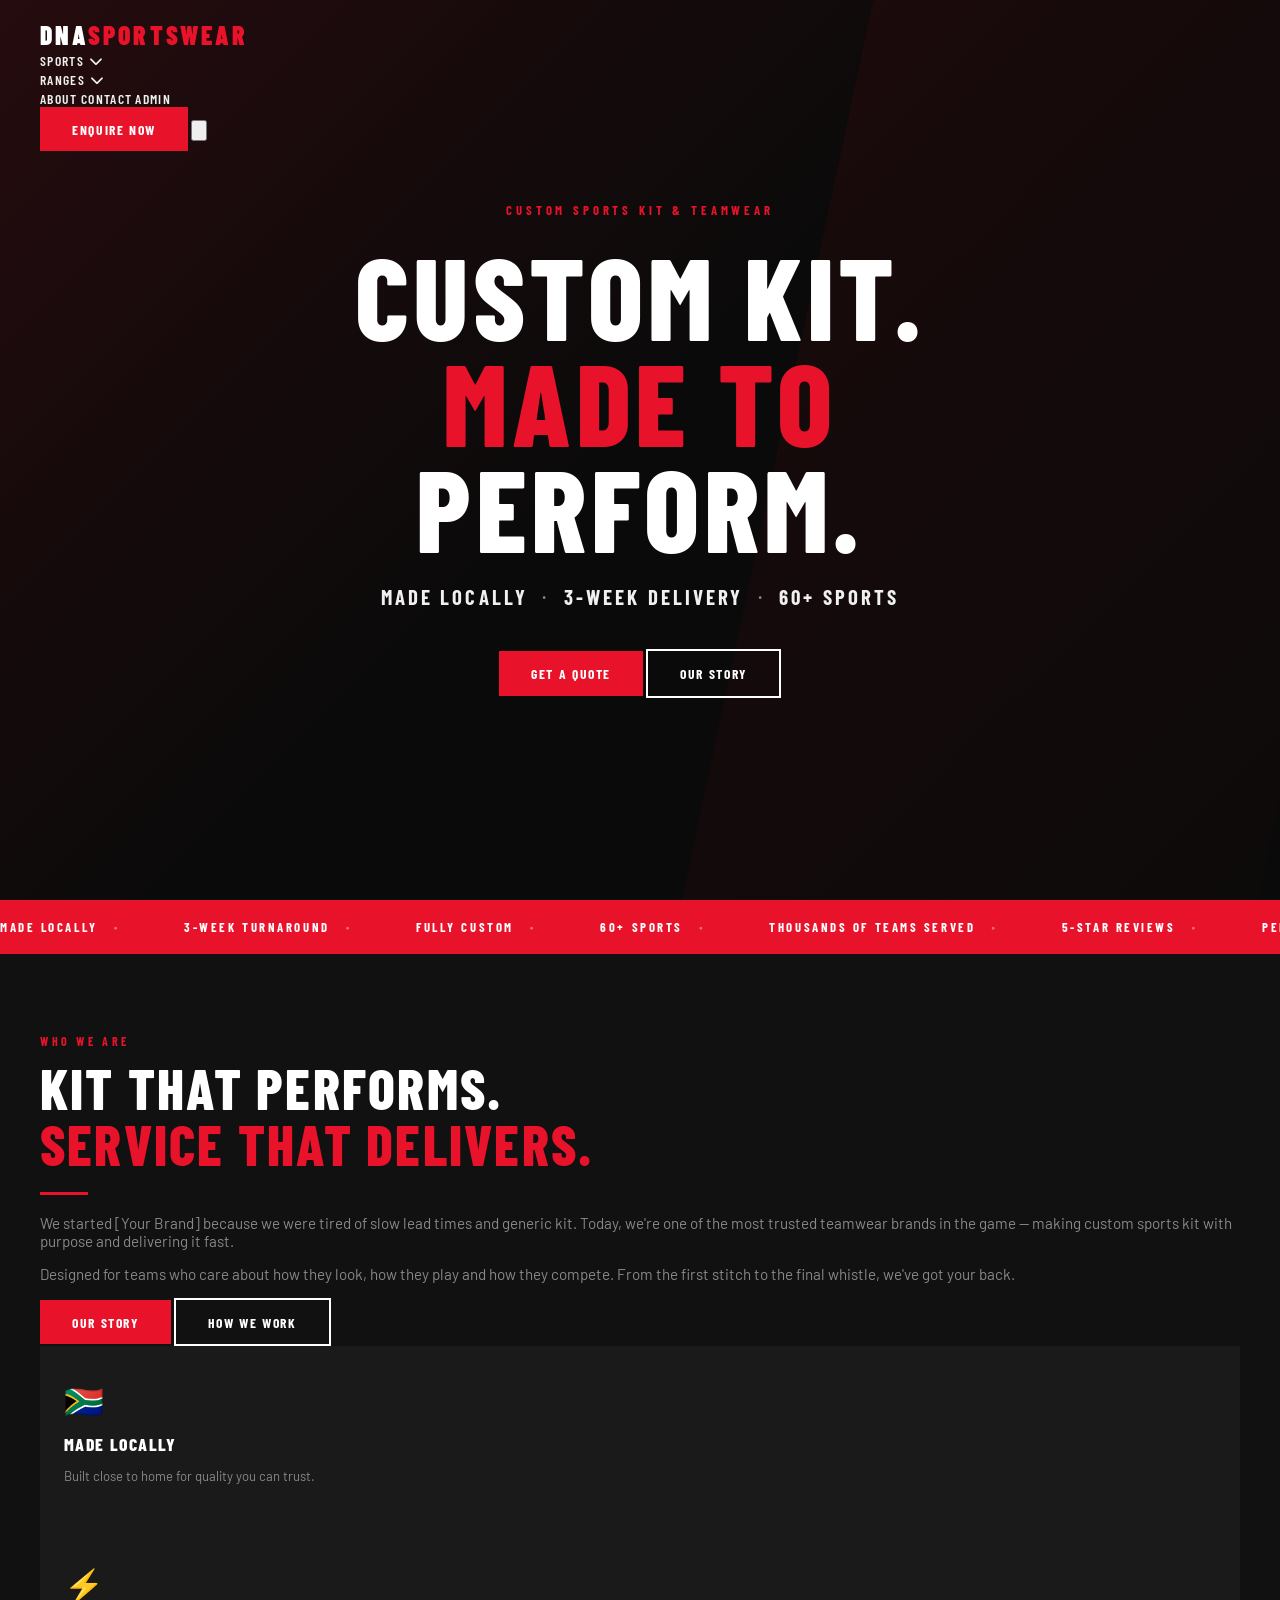
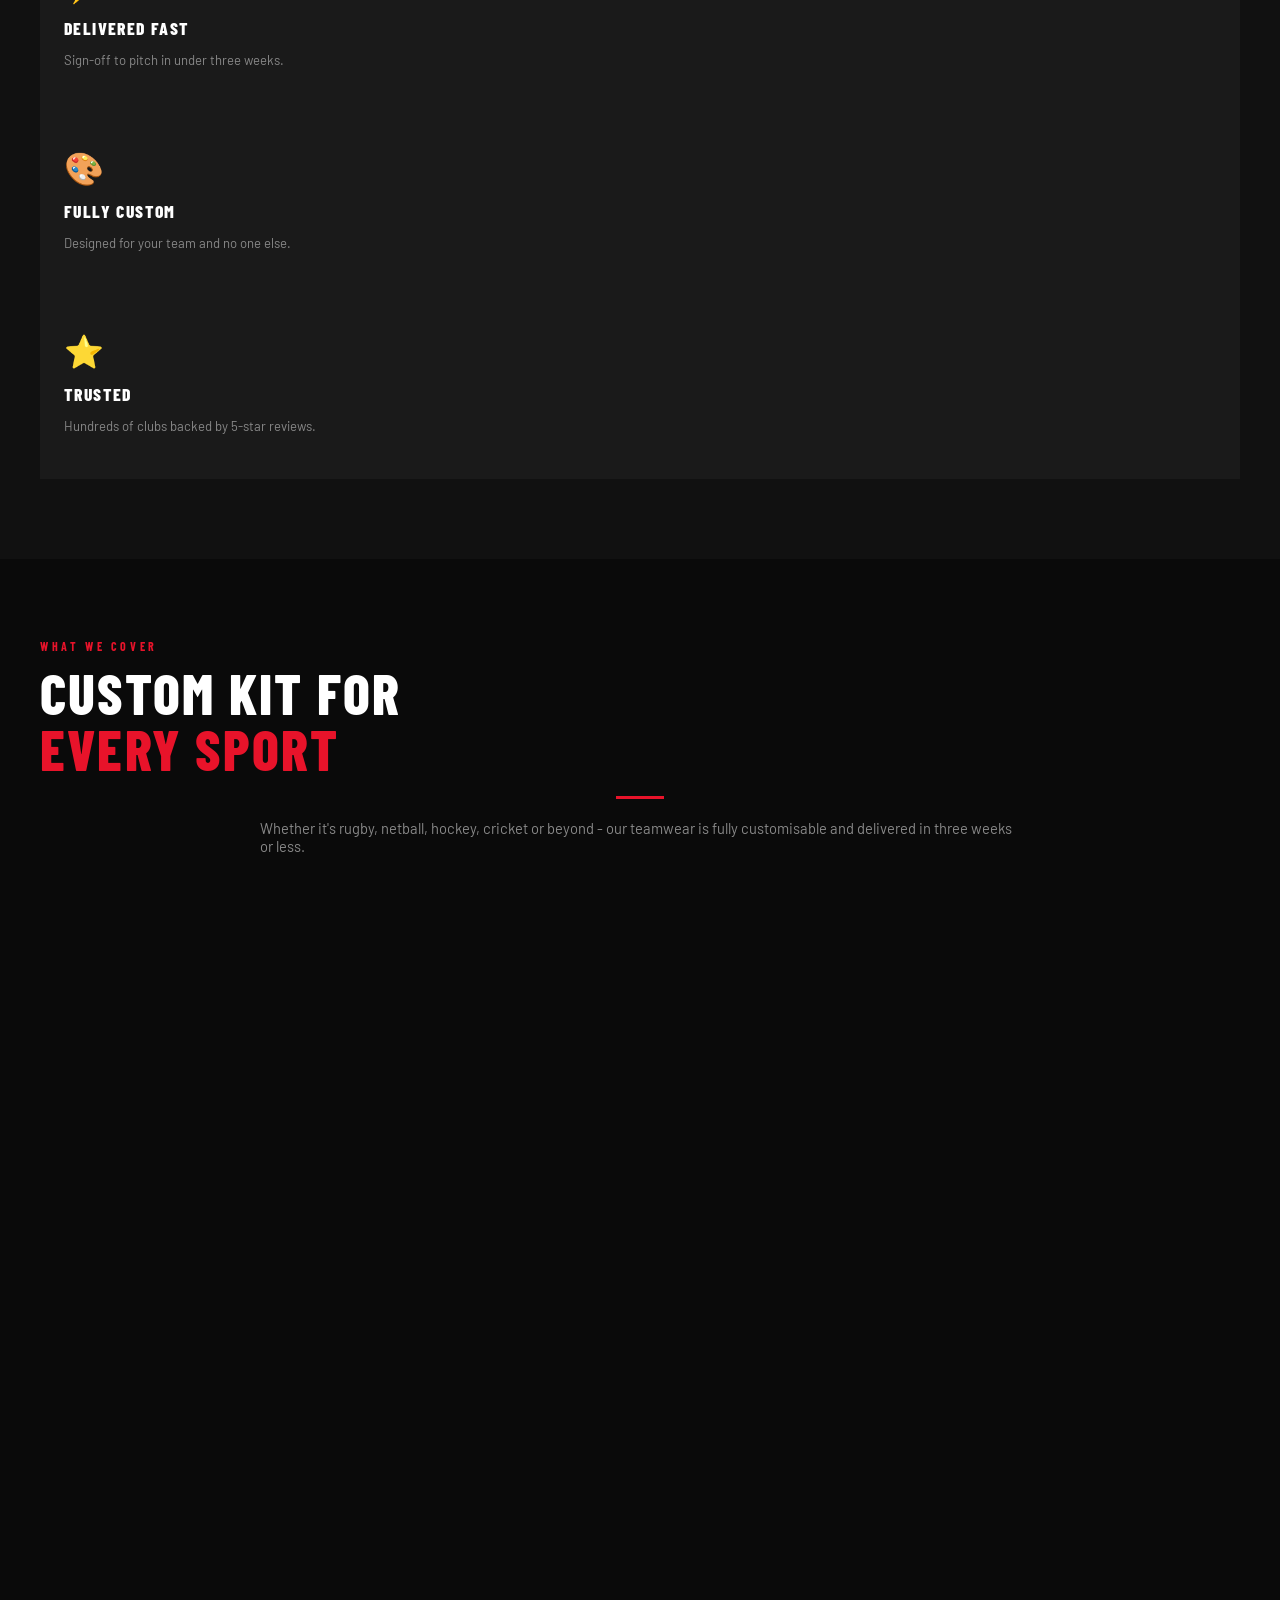
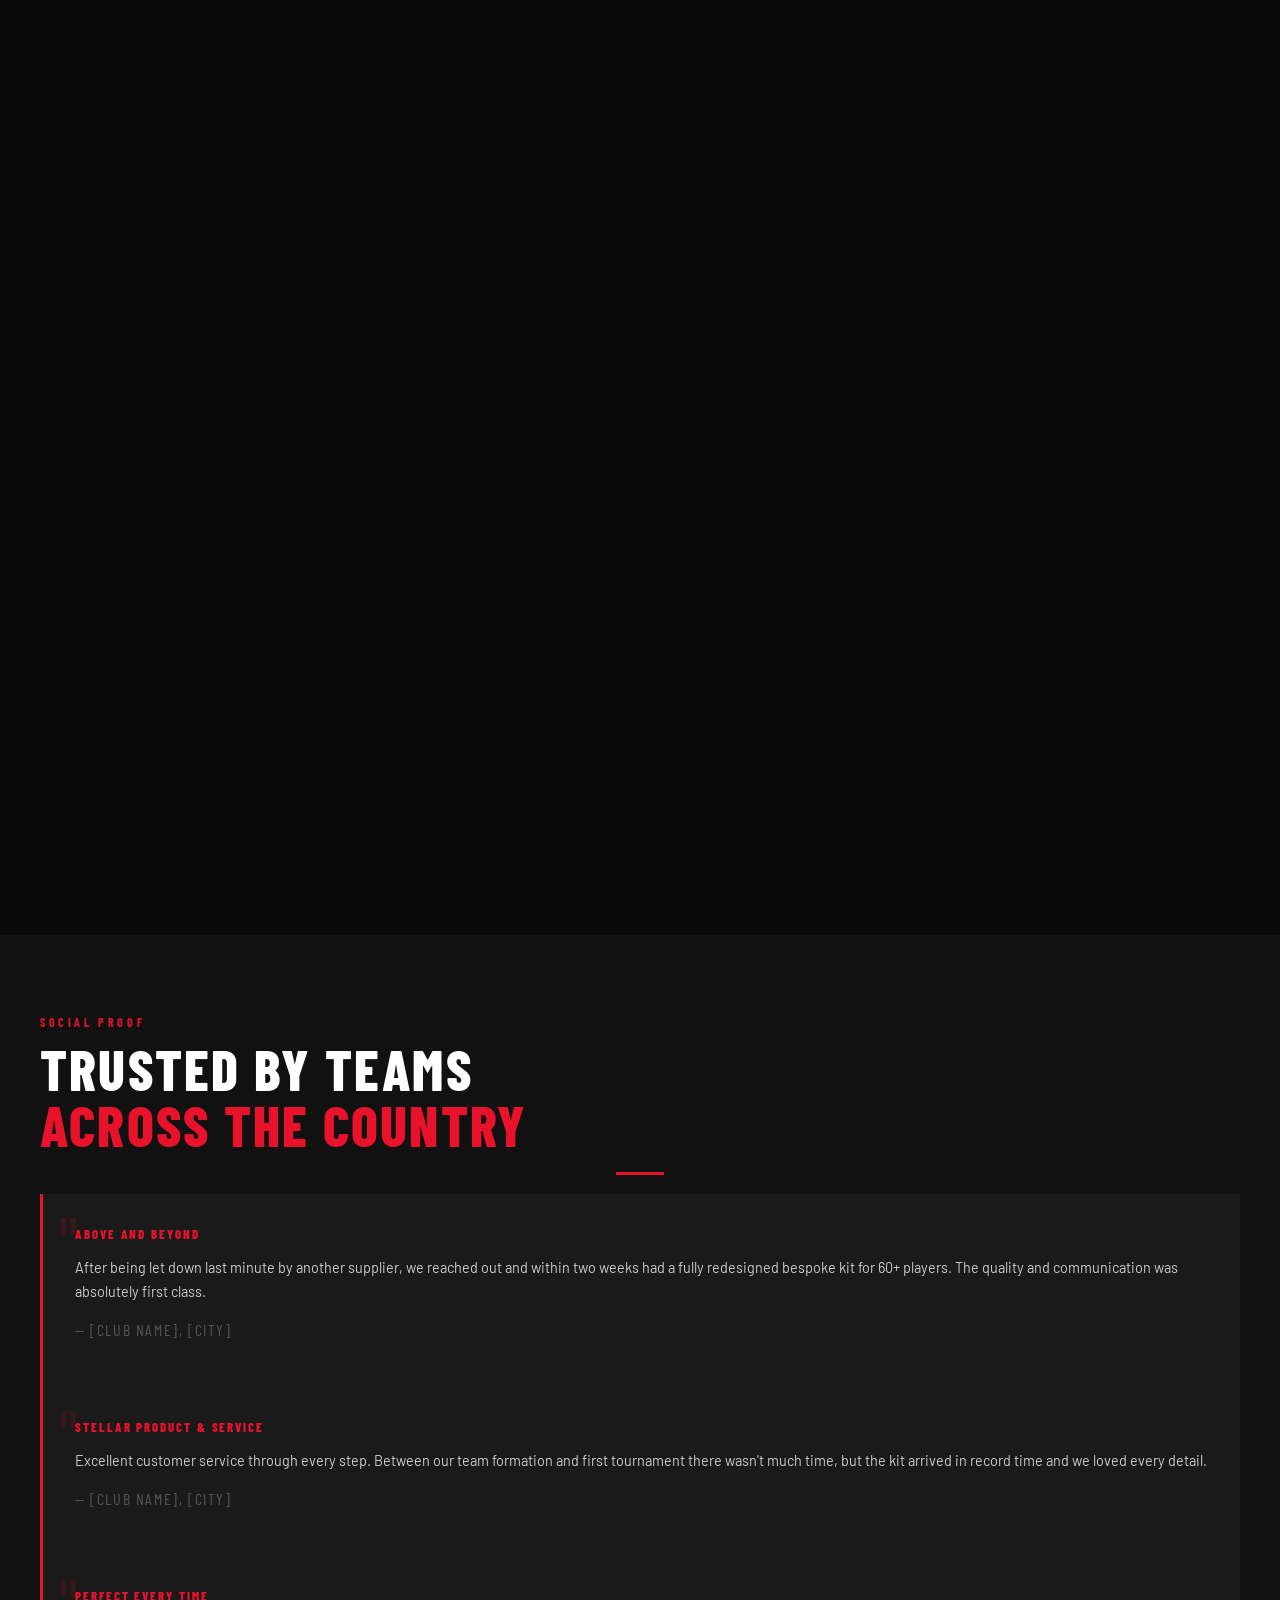
==== index.html @ 344b7219 "Commit (Setup)(12062026)13:31" ====
<!DOCTYPE html>
<html lang="en">
<head>
  <meta charset="UTF-8" />
  <meta name="viewport" content="width=device-width, initial-scale=1.0" />
  <title>DNA Sportswear | Custom Sports Kit & Teamwear</title>
  <meta name="description" content="Premium custom teamwear for every sport. Made with purpose, delivered fast. Fully bespoke kit designed for your team." />

  <!-- Tailwind CSS CDN -->
  <script src="https://cdn.tailwindcss.com"></script>

  <!-- Google Fonts: Barlow Condensed (display) + Barlow (body) -->
  <link rel="preconnect" href="https://fonts.googleapis.com" />
  <link rel="preconnect" href="https://fonts.gstatic.com" crossorigin />
  <link href="https://fonts.googleapis.com/css2?family=Barlow+Condensed:ital,wght@0,400;0,600;0,700;0,800;0,900;1,700&family=Barlow:wght@400;500;600&display=swap" rel="stylesheet" />

  <!-- Font Awesome for icons -->
  <link rel="stylesheet" href="https://cdnjs.cloudflare.com/ajax/libs/font-awesome/6.5.0/css/all.min.css" />

  <!-- Your custom styles -->
  <link rel="stylesheet" href="css/styles.css" />

  <!-- Tailwind config to match brand tokens -->
  <script>
    tailwind.config = {
      theme: {
        extend: {
          colors: {
            brand: {
              red:     '#e8132a',
              dark:    '#111111',
              black:   '#0a0a0a',
              charcoal:'#1a1a1a',
            }
          }
        }
      }
    }
  </script>
</head>

<body class="page-fade">

  <!-- ============================================================
       NAVIGATION
       To edit nav links: update both the desktop and mobile sections
       ============================================================ -->
  <nav id="navbar">
    <div class="max-w flex items-center justify-between px-6">

      <!-- Logo — change "YOUR" and "BRAND" to your company name -->
      <a href="index.html" class="nav-logo">DNA<span>SPORTSWEAR</span></a>

      <!-- Desktop nav links -->
      <div class="hidden md:flex items-center gap-8">
        <div class="nav-dropdown">
          <a href="#sports" class="nav-link">Sports <i class="fas fa-chevron-down text-xs ml-1 opacity-50"></i></a>
          <div class="dropdown-menu">
            <a href="sports.html">All Sports</a>
            <a href="rugby.html">Rugby</a>
            <a href="hockey.html">Hockey</a>
            <a href="netball.html">Netball</a>
            <a href="cricket.html">Cricket</a>
            <a href="multisports.html">Multisports</a>
          </div>
        </div>

        <div class="nav-dropdown">
          <a href="ranges.html" class="nav-link">Ranges <i class="fas fa-chevron-down text-xs ml-1 opacity-50"></i></a>
          <div class="dropdown-menu">
            <a href="ranges.html">All Ranges</a>
            <a href="performance.html">Performance Wear</a>
            <a href="training.html">Training Wear</a>
            <a href="outerwear.html">Outerwear</a>
          </div>
        </div>

        <a href="about.html" class="nav-link">About</a>
        <a href="contact.html" class="nav-link">Contact</a>
        <a href="admin/dashboard.html" class="nav-link text-xs opacity-60">Admin</a>
      </div>

      <!-- CTA + Hamburger -->
      <div class="flex items-center gap-4">
        <a href="contact.html" class="btn-primary hidden md:inline-block">Enquire Now</a>

        <!-- Mobile hamburger button -->
        <button id="menu-btn" class="md:hidden text-white focus:outline-none" aria-label="Toggle menu" aria-expanded="false">
          <svg xmlns="http://www.w3.org/2000/svg" class="h-6 w-6" fill="none" viewBox="0 0 24 24" stroke="currentColor" stroke-width="2">
            <path stroke-linecap="round" stroke-linejoin="round" d="M4 6h16M4 12h16M4 18h16" />
          </svg>
        </button>
      </div>
    </div>

    <!-- Mobile menu — links duplicated from desktop -->
    <div id="mobile-menu">
      <a href="index.html"    class="mobile-nav-link active">Home</a>
      <a href="sports.html"   class="mobile-nav-link">Sports</a>
      <a href="ranges.html"   class="mobile-nav-link">Ranges</a>
      <a href="about.html"    class="mobile-nav-link">About</a>
      <a href="contact.html"  class="mobile-nav-link">Contact</a>
      <a href="contact.html"  class="mobile-nav-link" style="color:var(--color-red);">Enquire Now →</a>
    </div>
  </nav>


  <!-- ============================================================
       HERO SECTION
       Edit the headline, sub-headline and button text below
       ============================================================ -->
  <section class="hero">
    <div class="hero-bg"></div>
    <div class="hero-content">
      <span class="hero-eyebrow">Custom Sports Kit & Teamwear</span>

      <!-- EDIT: Your main headline — keep it SHORT and PUNCHY -->
      <h1>
        Custom Kit.
        <span>Made to</span>
        Perform.
      </h1>

      <!-- EDIT: Your three key selling points -->
      <p class="hero-sub">
        <strong>Made Locally</strong> &nbsp;·&nbsp;
        <strong>3-Week Delivery</strong> &nbsp;·&nbsp;
        <strong>60+ Sports</strong>
      </p>

      <!-- EDIT: Button text and link -->
      <div class="flex flex-wrap justify-center gap-4">
        <a href="contact.html" class="btn-primary">Get a Quote</a>
        <a href="about.html" class="btn-outline">Our Story</a>
      </div>
    </div>
  </section>


  <!-- ============================================================
       SCROLLING STATS TICKER
       Edit the items array in the JS below, or directly in the HTML
       ============================================================ -->
  <div class="stats-strip">
    <div class="stats-ticker">
      <!-- Each item is one ticker entry — add or remove as needed -->
      <span class="stats-ticker-item">Made Locally</span>
      <span class="stats-ticker-item">3-Week Turnaround</span>
      <span class="stats-ticker-item">Fully Custom</span>
      <span class="stats-ticker-item">60+ Sports</span>
      <span class="stats-ticker-item">Thousands of Teams Served</span>
      <span class="stats-ticker-item">5-Star Reviews</span>
      <span class="stats-ticker-item">Performance Fabrics</span>
      <span class="stats-ticker-item">Grassroots to Elite</span>
    </div>
  </div>


  <!-- ============================================================
       INTRO SECTION
       Edit the heading, body copy, and links
       ============================================================ -->
  <section class="section-pad bg-dark">
    <div class="max-w grid md:grid-cols-2 gap-12 items-center">

      <div data-reveal>
        <span class="section-label">Who We Are</span>
        <h2 class="section-title">Kit That Performs.<br><span>Service That Delivers.</span></h2>
        <div class="red-line"></div>
        <p class="text-grey leading-relaxed mb-4" style="font-size:0.95rem;">
          <!-- EDIT: Your brand origin story in 2–3 sentences -->
          We started [Your Brand] because we were tired of slow lead times and generic kit.
          Today, we're one of the most trusted teamwear brands in the game — making custom
          sports kit with purpose and delivering it fast.
        </p>
        <p class="text-grey leading-relaxed mb-8" style="font-size:0.95rem;">
          Designed for teams who care about how they look, how they play and how they compete.
          From the first stitch to the final whistle, we've got your back.
        </p>
        <div class="flex flex-wrap gap-3">
          <a href="about.html"   class="btn-primary">Our Story</a>
          <a href="contact.html" class="btn-outline">How We Work</a>
        </div>
      </div>

      <!-- USP grid -->
      <div class="grid grid-cols-2 gap-4" data-reveal>

        <!-- EDIT: Add/change USP cards -->
        <div class="usp-card">
          <span class="usp-icon">🇿🇦</span>
          <div class="usp-title">Made Locally</div>
          <p class="text-grey" style="font-size:0.82rem;">Built close to home for quality you can trust.</p>
        </div>

        <div class="usp-card">
          <span class="usp-icon">⚡</span>
          <div class="usp-title">Delivered Fast</div>
          <p class="text-grey" style="font-size:0.82rem;">Sign-off to pitch in under three weeks.</p>
        </div>

        <div class="usp-card">
          <span class="usp-icon">🎨</span>
          <div class="usp-title">Fully Custom</div>
          <p class="text-grey" style="font-size:0.82rem;">Designed for your team and no one else.</p>
        </div>

        <div class="usp-card">
          <span class="usp-icon">⭐</span>
          <div class="usp-title">Trusted</div>
          <p class="text-grey" style="font-size:0.82rem;">Hundreds of clubs backed by 5-star reviews.</p>
        </div>

      </div>
    </div>
  </section>


  <!-- ============================================================
       SPORTS GRID
       IMAGES: Replace the src attributes with real photos.
       Free high-quality sports photos from: https://unsplash.com
       ============================================================ -->
  <section class="section-pad bg-black">
    <div class="max-w">

      <div class="text-center mb-12" data-reveal>
        <span class="section-label">What We Cover</span>
        <h2 class="section-title">Custom Kit For<br><span>Every Sport</span></h2>
        <div class="red-line center"></div>
        <p class="text-grey max-w-narrow mx-auto mt-4" style="font-size:0.92rem;">
          Whether it's rugby, netball, hockey, cricket or beyond - our teamwear is fully
          customisable and delivered in three weeks or less.
        </p>
      </div>

      <!-- Sport cards grid — add/remove cards as needed -->
      <div class="grid grid-cols-2 md:grid-cols-4 gap-3" data-reveal>

        <!-- Card: Rugby -->
        <a href="rugby.html" class="sport-card">
          <!--
            REPLACE src below with a real rugby photo.
            Free option: https://unsplash.com/s/photos/rugby
            Or use a local file: src="images/rugby.jpg"
          -->
          <img src="https://images.unsplash.com/photo-1544551763-46a013bb70d5?w=600&auto=format&fit=crop&q=80"
               alt="Rugby teamwear" loading="lazy" />
          <div class="sport-card-overlay"></div>
          <div class="sport-card-label">Rugby</div>
        </a>

        <!-- Card: Hockey -->
        <a href="hockey.html" class="sport-card">
          <img src="https://images.unsplash.com/photo-1606925797300-0b35e9d1794e?w=600&auto=format&fit=crop&q=80"
               alt="Hockey teamwear" loading="lazy" />
          <div class="sport-card-overlay"></div>
          <div class="sport-card-label">Hockey</div>
        </a>

        <!-- Card: Netball -->
        <a href="netball.html" class="sport-card">
          <img src="https://images.unsplash.com/photo-1574271143515-5cddf8da19be?w=600&auto=format&fit=crop&q=80"
               alt="Netball teamwear" loading="lazy" />
          <div class="sport-card-overlay"></div>
          <div class="sport-card-label">Netball</div>
        </a>

        <!-- Card: Cricket -->
        <a href="cricket.html" class="sport-card">
          <img src="https://images.unsplash.com/photo-1531415074968-036ba1b575da?w=600&auto=format&fit=crop&q=80"
               alt="Cricket teamwear" loading="lazy" />
          <div class="sport-card-overlay"></div>
          <div class="sport-card-label">Cricket</div>
        </a>

        <!-- Card: Running -->
        <a href="running.html" class="sport-card">
          <img src="https://images.unsplash.com/photo-1552674605-db6ffd4facb5?w=600&auto=format&fit=crop&q=80"
               alt="Running kit" loading="lazy" />
          <div class="sport-card-overlay"></div>
          <div class="sport-card-label">Running</div>
        </a>

        <!-- Card: Training Wear -->
        <a href="training.html" class="sport-card">
          <img src="https://images.unsplash.com/photo-1534438327276-14e5300c3a48?w=600&auto=format&fit=crop&q=80"
               alt="Training wear" loading="lazy" />
          <div class="sport-card-overlay"></div>
          <div class="sport-card-label">Training Wear</div>
        </a>

        <!-- Card: Education -->
        <a href="education.html" class="sport-card">
          <img src="https://images.unsplash.com/photo-1571902943202-507ec2618e8f?w=600&auto=format&fit=crop&q=80"
               alt="Schools and universities" loading="lazy" />
          <div class="sport-card-overlay"></div>
          <div class="sport-card-label">Schools & Unis</div>
        </a>

        <!-- Card: Multisports -->
        <a href="multisports.html" class="sport-card">
          <img src="https://images.unsplash.com/photo-1517649763962-0c623066013b?w=600&auto=format&fit=crop&q=80"
               alt="Multisport teamwear" loading="lazy" />
          <div class="sport-card-overlay"></div>
          <div class="sport-card-label">Multisports</div>
        </a>

      </div>
    </div>
  </section>


  <!-- ============================================================
       TESTIMONIALS
       Edit the quote text, heading and author labels below
       ============================================================ -->
  <section class="section-pad bg-dark">
    <div class="max-w">

      <div class="text-center mb-12" data-reveal>
        <span class="section-label">Social Proof</span>
        <h2 class="section-title">Trusted By Teams<br><span>Across the Country</span></h2>
        <div class="red-line center"></div>
      </div>

      <div class="grid md:grid-cols-3 gap-6" data-reveal>

        <!-- EDIT: Replace quotes and headings with real reviews -->
        <div class="testimonial-card">
          <div class="testimonial-title">Above and Beyond</div>
          <p class="testimonial-body">
            After being let down last minute by another supplier, we reached out and within
            two weeks had a fully redesigned bespoke kit for 60+ players. The quality and
            communication was absolutely first class.
          </p>
          <p class="text-xs mt-4" style="color:#555;font-family:var(--font-display);letter-spacing:0.1em;text-transform:uppercase;">
            — [Club Name], [City]
          </p>
        </div>

        <div class="testimonial-card">
          <div class="testimonial-title">Stellar Product & Service</div>
          <p class="testimonial-body">
            Excellent customer service through every step. Between our team formation and
            first tournament there wasn't much time, but the kit arrived in record time and
            we loved every detail.
          </p>
          <p class="text-xs mt-4" style="color:#555;font-family:var(--font-display);letter-spacing:0.1em;text-transform:uppercase;">
            — [Club Name], [City]
          </p>
        </div>

        <div class="testimonial-card">
          <div class="testimonial-title">Perfect Every Time</div>
          <p class="testimonial-body">
            We needed 50+ items before a big tournament with a very tight deadline.
            Everything arrived quickly, with no faults, at a price that worked for our
            club's budget. Outstanding quality.
          </p>
          <p class="text-xs mt-4" style="color:#555;font-family:var(--font-display);letter-spacing:0.1em;text-transform:uppercase;">
            — [Club Name], [City]
          </p>
        </div>

      </div>
    </div>
  </section>


  <!-- ============================================================
       LATEST NEWS
       Update the articles — or remove this section if not needed
       ============================================================ -->
  <section class="section-pad bg-black">
    <div class="max-w">

      <div class="flex items-end justify-between mb-10" data-reveal>
        <div>
          <span class="section-label">Blog & Updates</span>
          <h2 class="section-title">Latest <span>News</span></h2>
          <div class="red-line"></div>
        </div>
        <a href="news.html" class="btn-outline-red hidden md:inline-block">View All</a>
      </div>

      <!-- EDIT: Replace with your real blog posts -->
      <div class="grid md:grid-cols-3 gap-6" data-reveal>

        <a href="news.html" class="news-card">
          <img src="https://images.unsplash.com/photo-1461896836934-ffe607ba8211?w=600&auto=format&fit=crop&q=80"
               alt="News post" loading="lazy" />
          <div class="news-card-body">
            <span class="news-card-date">June 2026</span>
            <div class="news-card-title">How to Choose the Right Kit for Your Team's First Season</div>
          </div>
        </a>

        <a href="news.html" class="news-card">
          <img src="https://images.unsplash.com/photo-1526506118085-60ce8714f8c5?w=600&auto=format&fit=crop&q=80"
               alt="News post" loading="lazy" />
          <div class="news-card-body">
            <span class="news-card-date">May 2026</span>
            <div class="news-card-title">Why Sublimation Printing Produces Better Teamwear Results</div>
          </div>
        </a>

        <a href="news.html" class="news-card">
          <img src="https://images.unsplash.com/photo-1509365465985-25d11c17e812?w=600&auto=format&fit=crop&q=80"
               alt="News post" loading="lazy" />
          <div class="news-card-body">
            <span class="news-card-date">April 2026</span>
            <div class="news-card-title">Fast Turnaround Teamwear: Avoiding the Stress of Last-Minute Orders</div>
          </div>
        </a>

      </div>

      <!-- Mobile view-all link -->
      <div class="text-center mt-8 md:hidden">
        <a href="news.html" class="btn-outline-red">View All News</a>
      </div>

    </div>
  </section>


  <!-- ============================================================
       CTA BAND
       Edit the heading, sub-line and button text
       ============================================================ -->
  <div class="cta-band">
    <h2>Ready to Create<br>Your Kit?</h2>
    <p>Fully custom · Made locally · Delivered in 3 weeks</p>
    <a href="contact.html" class="btn-outline" style="position:relative;z-index:1;">Get a Free Quote</a>
  </div>


  <!-- ============================================================
       FOOTER
       EDIT: Your company name, address, social links, footer links
       ============================================================ -->
  <footer>
    <div class="max-w px-6 py-16">
      <div class="grid md:grid-cols-4 gap-12">

        <!-- Col 1: Brand -->
        <div>
          <a href="index.html" class="footer-logo">DNA<span>SPORTSWEAR</span></a>
          <p class="text-grey mt-4 mb-6" style="font-size:0.85rem;line-height:1.7;">
            <!-- EDIT: one-line description -->
            Premium custom teamwear for every sport. Made with purpose, delivered fast.
          </p>
          <!-- EDIT: Social links — replace # with your real URLs -->
          <div class="flex gap-2">
            <a href="#" class="social-link" aria-label="Instagram"><i class="fab fa-instagram"></i></a>
            <a href="#" class="social-link" aria-label="Facebook"><i class="fab fa-facebook-f"></i></a>
            <a href="#" class="social-link" aria-label="LinkedIn"><i class="fab fa-linkedin-in"></i></a>
            <a href="#" class="social-link" aria-label="YouTube"><i class="fab fa-youtube"></i></a>
          </div>
        </div>

        <!-- Col 2: Sports -->
        <div>
          <div class="footer-heading">Sports</div>
          <a href="rugby.html"      class="footer-link">Rugby</a>
          <a href="hockey.html"     class="footer-link">Hockey</a>
          <a href="netball.html"    class="footer-link">Netball</a>
          <a href="cricket.html"    class="footer-link">Cricket</a>
          <a href="running.html"    class="footer-link">Running & Athletics</a>
          <a href="multisports.html"class="footer-link">Multisports</a>
        </div>

        <!-- Col 3: Company -->
        <div>
          <div class="footer-heading">Company</div>
          <a href="about.html"     class="footer-link">Our Story</a>
          <a href="process.html"   class="footer-link">How We Work</a>
          <a href="contact.html"   class="footer-link">Contact Us</a>
          <a href="news.html"      class="footer-link">News</a>
          <a href="careers.html"   class="footer-link">Careers</a>
        </div>

        <!-- Col 4: Customer Service -->
        <div>
          <div class="footer-heading">Customer Service</div>
          <a href="size-guide.html"     class="footer-link">Size Guide</a>
          <a href="faqs.html"           class="footer-link">FAQs</a>
          <a href="delivery.html"       class="footer-link">Ordering & Delivery</a>
          <a href="terms.html"          class="footer-link">Terms & Conditions</a>
          <a href="privacy.html"        class="footer-link">Privacy Policy</a>
          <!-- EDIT: Your phone number -->
          <a href="tel:+27696096529"    class="footer-link mt-4">
            <i class="fas fa-phone mr-2 text-red-600"></i>+27 (0)69 609 6529
          </a>
          <!-- EDIT: Your email -->
          <a href="mailto:info.dnasportswear.co.za" class="footer-link">
            <i class="fas fa-envelope mr-2 text-red-600"></i>info.dnasportswear.co.za
          </a>
        </div>

      </div>

      <!-- Bottom bar -->
      <div class="border-t border-gray-800 mt-12 pt-6 flex flex-wrap justify-between items-center gap-3">
        <!-- EDIT: Your company name, reg number and address -->
        <p class="text-grey text-xs">
          © 2026 DNA SPORTSWEAR (PTY) LTD &nbsp;·&nbsp; Cape Town, South Africa
        </p>
        <a href="admin/dashboard.html" class="text-grey text-xs opacity-40 hover:opacity-80 transition-opacity">
          Admin ↗
        </a>
      </div>
    </div>
  </footer>


  <!-- JavaScript -->
  <script src="js/main.js"></script>

</body>
</html>
---- css/styles.css ----
/* ============================================
   AKUMA SPORTS - Custom Styles
   Built on top of Tailwind CSS
   Edit colours here to change the whole site
   ============================================ */

/* ---- BRAND TOKENS (edit these) ---- */
:root {
  --color-black:    #0a0a0a;
  --color-dark:     #111111;
  --color-charcoal: #1a1a1a;
  --color-red:      #e8132a;      /* primary accent */
  --color-red-dark: #c0101f;
  --color-white:    #ffffff;
  --color-grey:     #888888;
  --color-light:    #f0f0f0;
  --font-display:   'Barlow Condensed', sans-serif;
  --font-body:      'Barlow', sans-serif;
}

/* ---- BASE ---- */
* { box-sizing: border-box; }

html { scroll-behavior: smooth; }

body {
  background-color: var(--color-black);
  color: var(--color-white);
  font-family: var(--font-body);
  margin: 0;
  padding: 0;
  overflow-x: hidden;
}

/* ---- TYPOGRAPHY ---- */
h1, h2, h3, h4 {
  font-family: var(--font-display);
  font-weight: 800;
  letter-spacing: 0.04em;
  text-transform: uppercase;
  line-height: 1.0;
}

/* ---- NAV ---- */
#navbar {
  position: fixed;
  top: 0;
  width: 100%;
  z-index: 1000;
  transition: background 0.3s ease, padding 0.3s ease;
  padding: 1.2rem 0;
}

#navbar.scrolled {
  background-color: rgba(10,10,10,0.97);
  padding: 0.7rem 0;
  border-bottom: 1px solid #222;
}

.nav-logo {
  font-family: var(--font-display);
  font-weight: 900;
  font-size: 1.6rem;
  letter-spacing: 0.12em;
  text-transform: uppercase;
  color: var(--color-white);
  text-decoration: none;
}

.nav-logo span {
  color: var(--color-red);
}

.nav-link {
  font-family: var(--font-display);
  font-weight: 600;
  font-size: 0.85rem;
  letter-spacing: 0.1em;
  text-transform: uppercase;
  color: var(--color-light);
  text-decoration: none;
  transition: color 0.2s;
  padding: 0.25rem 0;
  position: relative;
}

.nav-link::after {
  content: '';
  position: absolute;
  bottom: -2px;
  left: 0;
  width: 0;
  height: 2px;
  background: var(--color-red);
  transition: width 0.25s ease;
}

.nav-link:hover { color: var(--color-white); }
.nav-link:hover::after { width: 100%; }
.nav-link.active { color: var(--color-red); }
.nav-link.active::after { width: 100%; }

/* Dropdown */
.nav-dropdown { position: relative; }

.dropdown-menu {
  display: none;
  position: absolute;
  top: calc(100% + 12px);
  left: 50%;
  transform: translateX(-50%);
  background: var(--color-dark);
  border: 1px solid #2a2a2a;
  border-top: 2px solid var(--color-red);
  min-width: 200px;
  padding: 0.5rem 0;
  z-index: 200;
}

.nav-dropdown:hover .dropdown-menu { display: block; }

.dropdown-menu a {
  display: block;
  padding: 0.55rem 1.2rem;
  font-family: var(--font-display);
  font-size: 0.8rem;
  letter-spacing: 0.08em;
  text-transform: uppercase;
  color: #ccc;
  text-decoration: none;
  transition: background 0.15s, color 0.15s;
}

.dropdown-menu a:hover {
  background: #222;
  color: var(--color-red);
}

/* Mobile menu */
#mobile-menu {
  display: none;
  background: var(--color-dark);
  border-top: 2px solid var(--color-red);
  padding: 1rem 0;
}

#mobile-menu.open { display: block; }

.mobile-nav-link {
  display: block;
  padding: 0.75rem 1.5rem;
  font-family: var(--font-display);
  font-size: 0.95rem;
  font-weight: 700;
  letter-spacing: 0.1em;
  text-transform: uppercase;
  color: var(--color-light);
  text-decoration: none;
  border-bottom: 1px solid #222;
  transition: color 0.2s, background 0.2s;
}

.mobile-nav-link:hover {
  color: var(--color-red);
  background: #161616;
}

/* ---- BUTTONS ---- */
.btn-primary {
  display: inline-block;
  background: var(--color-red);
  color: var(--color-white);
  font-family: var(--font-display);
  font-weight: 700;
  font-size: 0.85rem;
  letter-spacing: 0.12em;
  text-transform: uppercase;
  text-decoration: none;
  padding: 0.85rem 2rem;
  transition: background 0.2s, transform 0.15s;
  border: none;
  cursor: pointer;
}

.btn-primary:hover {
  background: var(--color-red-dark);
  transform: translateY(-1px);
}

.btn-outline {
  display: inline-block;
  background: transparent;
  color: var(--color-white);
  font-family: var(--font-display);
  font-weight: 700;
  font-size: 0.85rem;
  letter-spacing: 0.12em;
  text-transform: uppercase;
  text-decoration: none;
  padding: 0.85rem 2rem;
  border: 2px solid var(--color-white);
  transition: background 0.2s, color 0.2s, border-color 0.2s;
  cursor: pointer;
}

.btn-outline:hover {
  background: var(--color-white);
  color: var(--color-black);
}

.btn-outline-red {
  display: inline-block;
  background: transparent;
  color: var(--color-red);
  font-family: var(--font-display);
  font-weight: 700;
  font-size: 0.85rem;
  letter-spacing: 0.12em;
  text-transform: uppercase;
  text-decoration: none;
  padding: 0.85rem 2rem;
  border: 2px solid var(--color-red);
  transition: background 0.2s, color 0.2s;
  cursor: pointer;
}

.btn-outline-red:hover {
  background: var(--color-red);
  color: var(--color-white);
}

/* ---- HERO ---- */
.hero {
  min-height: 100vh;
  background: var(--color-black);
  display: flex;
  align-items: center;
  justify-content: center;
  text-align: center;
  position: relative;
  overflow: hidden;
}

.hero-bg {
  position: absolute;
  inset: 0;
  background: linear-gradient(
    135deg,
    rgba(232,19,42,0.12) 0%,
    transparent 50%,
    rgba(10,10,10,0.8) 100%
  );
  z-index: 1;
}

/* Diagonal red accent bar */
.hero::before {
  content: '';
  position: absolute;
  top: -10%;
  right: -5%;
  width: 45%;
  height: 130%;
  background: var(--color-red);
  transform: skewX(-12deg);
  opacity: 0.06;
  z-index: 0;
}

.hero-content {
  position: relative;
  z-index: 2;
  max-width: 900px;
  padding: 0 1.5rem;
}

.hero-eyebrow {
  font-family: var(--font-display);
  font-size: 0.8rem;
  font-weight: 700;
  letter-spacing: 0.3em;
  text-transform: uppercase;
  color: var(--color-red);
  margin-bottom: 1.5rem;
  display: block;
}

.hero h1 {
  font-size: clamp(3rem, 9vw, 7.5rem);
  line-height: 0.92;
  margin: 0 0 1.5rem;
}

.hero h1 span {
  color: var(--color-red);
  display: block;
}

.hero-sub {
  font-family: var(--font-display);
  font-size: clamp(1rem, 2.5vw, 1.3rem);
  font-weight: 500;
  letter-spacing: 0.15em;
  text-transform: uppercase;
  color: var(--color-grey);
  margin-bottom: 2.5rem;
}

.hero-sub strong {
  color: var(--color-light);
  font-weight: 700;
}

/* ---- SECTION LABELS ---- */
.section-label {
  font-family: var(--font-display);
  font-size: 0.75rem;
  font-weight: 700;
  letter-spacing: 0.3em;
  text-transform: uppercase;
  color: var(--color-red);
  display: block;
  margin-bottom: 0.75rem;
}

/* ---- SECTION TITLES ---- */
.section-title {
  font-size: clamp(2rem, 5vw, 3.5rem);
  margin: 0 0 1rem;
}

.section-title span { color: var(--color-red); }

/* ---- DIVIDER ---- */
.red-line {
  width: 48px;
  height: 3px;
  background: var(--color-red);
  margin: 1.2rem 0;
}

.red-line.center { margin: 1.2rem auto; }

/* ---- STATS STRIP ---- */
.stats-strip {
  background: var(--color-red);
  padding: 1.2rem 0;
  overflow: hidden;
}

.stats-ticker {
  display: flex;
  gap: 4rem;
  animation: ticker 30s linear infinite;
  white-space: nowrap;
}

@keyframes ticker {
  0%   { transform: translateX(0); }
  100% { transform: translateX(-50%); }
}

.stats-ticker-item {
  font-family: var(--font-display);
  font-size: 0.8rem;
  font-weight: 700;
  letter-spacing: 0.2em;
  text-transform: uppercase;
  color: var(--color-white);
  flex-shrink: 0;
  display: flex;
  align-items: center;
  gap: 1rem;
}

.stats-ticker-item::after {
  content: '●';
  color: rgba(255,255,255,0.4);
  font-size: 0.4rem;
}

/* ---- SPORT GRID ---- */
.sport-card {
  position: relative;
  overflow: hidden;
  aspect-ratio: 3/4;
  cursor: pointer;
  display: block;
  text-decoration: none;
}

.sport-card img {
  width: 100%;
  height: 100%;
  object-fit: cover;
  transition: transform 0.5s ease;
  filter: brightness(0.75) saturate(0.8);
}

.sport-card:hover img {
  transform: scale(1.06);
  filter: brightness(0.55) saturate(0.6);
}

.sport-card-overlay {
  position: absolute;
  inset: 0;
  background: linear-gradient(to top, rgba(0,0,0,0.85) 0%, transparent 60%);
  z-index: 1;
}

.sport-card-label {
  position: absolute;
  bottom: 1.2rem;
  left: 1.2rem;
  z-index: 2;
  font-family: var(--font-display);
  font-size: 1.2rem;
  font-weight: 800;
  letter-spacing: 0.1em;
  text-transform: uppercase;
  color: var(--color-white);
}

.sport-card-label::before {
  content: '';
  display: block;
  width: 28px;
  height: 3px;
  background: var(--color-red);
  margin-bottom: 0.4rem;
  transition: width 0.3s ease;
}

.sport-card:hover .sport-card-label::before { width: 44px; }

/* ---- USP CARDS ---- */
.usp-card {
  background: var(--color-charcoal);
  padding: 2rem 1.5rem;
  border-top: 3px solid transparent;
  transition: border-color 0.25s, transform 0.25s;
}

.usp-card:hover {
  border-top-color: var(--color-red);
  transform: translateY(-4px);
}

.usp-icon {
  font-size: 2rem;
  margin-bottom: 0.75rem;
  display: block;
}

.usp-title {
  font-family: var(--font-display);
  font-size: 1.1rem;
  font-weight: 800;
  letter-spacing: 0.08em;
  text-transform: uppercase;
  margin-bottom: 0.5rem;
}

/* ---- TESTIMONIALS ---- */
.testimonial-card {
  background: var(--color-charcoal);
  padding: 2rem;
  border-left: 3px solid var(--color-red);
  position: relative;
}

.testimonial-card::before {
  content: '"';
  font-family: var(--font-display);
  font-size: 5rem;
  color: var(--color-red);
  opacity: 0.15;
  position: absolute;
  top: 0.5rem;
  left: 1rem;
  line-height: 1;
}

.testimonial-title {
  font-family: var(--font-display);
  font-size: 0.8rem;
  font-weight: 800;
  letter-spacing: 0.15em;
  text-transform: uppercase;
  color: var(--color-red);
  margin-bottom: 0.75rem;
}

.testimonial-body {
  font-size: 0.9rem;
  line-height: 1.65;
  color: #ccc;
}

/* ---- PROCESS STEPS ---- */
.process-step {
  display: flex;
  gap: 1.5rem;
  align-items: flex-start;
  padding: 1.5rem 0;
  border-bottom: 1px solid #222;
}

.process-step:last-child { border-bottom: none; }

.step-number {
  font-family: var(--font-display);
  font-size: 3rem;
  font-weight: 900;
  color: var(--color-red);
  opacity: 0.4;
  line-height: 1;
  min-width: 60px;
  transition: opacity 0.25s;
}

.process-step:hover .step-number { opacity: 1; }

.step-title {
  font-family: var(--font-display);
  font-size: 1.2rem;
  font-weight: 800;
  letter-spacing: 0.06em;
  text-transform: uppercase;
  margin-bottom: 0.35rem;
}

.step-body {
  font-size: 0.9rem;
  color: var(--color-grey);
  line-height: 1.6;
}

/* ---- NEWS CARDS ---- */
.news-card {
  background: var(--color-charcoal);
  text-decoration: none;
  display: block;
  transition: transform 0.25s;
}

.news-card:hover { transform: translateY(-4px); }

.news-card img {
  width: 100%;
  aspect-ratio: 16/9;
  object-fit: cover;
  filter: brightness(0.85);
  transition: filter 0.3s;
}

.news-card:hover img { filter: brightness(1); }

.news-card-body { padding: 1.2rem; }

.news-card-date {
  font-family: var(--font-display);
  font-size: 0.75rem;
  letter-spacing: 0.15em;
  text-transform: uppercase;
  color: var(--color-red);
  margin-bottom: 0.5rem;
  display: block;
}

.news-card-title {
  font-family: var(--font-display);
  font-size: 1.05rem;
  font-weight: 800;
  letter-spacing: 0.04em;
  text-transform: uppercase;
  color: var(--color-white);
  line-height: 1.2;
}

/* ---- CTA BAND ---- */
.cta-band {
  background: var(--color-red);
  position: relative;
  overflow: hidden;
  padding: 5rem 1.5rem;
  text-align: center;
}

.cta-band::before {
  content: '';
  position: absolute;
  top: -20%;
  right: -10%;
  width: 60%;
  height: 140%;
  background: rgba(0,0,0,0.12);
  transform: skewX(-12deg);
}

.cta-band h2 {
  font-size: clamp(2rem, 6vw, 4.5rem);
  color: var(--color-white);
  position: relative;
  z-index: 1;
  margin-bottom: 0.5rem;
}

.cta-band p {
  font-family: var(--font-display);
  font-size: 1.1rem;
  font-weight: 500;
  letter-spacing: 0.1em;
  text-transform: uppercase;
  color: rgba(255,255,255,0.75);
  position: relative;
  z-index: 1;
  margin-bottom: 2rem;
}

/* ---- FOOTER ---- */
footer {
  background: var(--color-dark);
  border-top: 1px solid #1e1e1e;
}

.footer-logo {
  font-family: var(--font-display);
  font-size: 1.8rem;
  font-weight: 900;
  letter-spacing: 0.12em;
  text-transform: uppercase;
  color: var(--color-white);
  text-decoration: none;
}

.footer-logo span { color: var(--color-red); }

.footer-heading {
  font-family: var(--font-display);
  font-size: 0.75rem;
  font-weight: 800;
  letter-spacing: 0.2em;
  text-transform: uppercase;
  color: var(--color-white);
  margin-bottom: 1rem;
  padding-bottom: 0.5rem;
  border-bottom: 2px solid var(--color-red);
  display: inline-block;
}

.footer-link {
  display: block;
  font-size: 0.85rem;
  color: var(--color-grey);
  text-decoration: none;
  margin-bottom: 0.45rem;
  transition: color 0.2s;
}

.footer-link:hover { color: var(--color-white); }

.social-link {
  display: inline-flex;
  align-items: center;
  justify-content: center;
  width: 36px;
  height: 36px;
  background: #222;
  color: var(--color-grey);
  text-decoration: none;
  font-size: 0.9rem;
  transition: background 0.2s, color 0.2s;
  border-radius: 2px;
}

.social-link:hover {
  background: var(--color-red);
  color: var(--color-white);
}

/* ---- ABOUT PAGE ---- */
.about-hero {
  min-height: 65vh;
  background: var(--color-black);
  display: flex;
  align-items: flex-end;
  padding-bottom: 4rem;
  position: relative;
  overflow: hidden;
}

.about-hero::before {
  content: '';
  position: absolute;
  top: 0; left: 0; right: 0; bottom: 0;
  background: linear-gradient(135deg, rgba(232,19,42,0.1) 0%, transparent 60%);
}

.about-hero::after {
  content: 'ABOUT';
  position: absolute;
  top: 50%;
  right: -2%;
  transform: translateY(-50%);
  font-family: var(--font-display);
  font-size: clamp(8rem, 18vw, 18rem);
  font-weight: 900;
  color: rgba(255,255,255,0.03);
  letter-spacing: 0.05em;
  user-select: none;
  line-height: 1;
}

.timeline-item {
  display: grid;
  grid-template-columns: 80px 1fr;
  gap: 1.5rem;
  padding: 1.5rem 0;
  border-bottom: 1px solid #1e1e1e;
  align-items: start;
}

.timeline-year {
  font-family: var(--font-display);
  font-size: 1.5rem;
  font-weight: 900;
  color: var(--color-red);
  letter-spacing: 0.02em;
}

.timeline-content h4 {
  font-size: 1rem;
  font-weight: 800;
  letter-spacing: 0.06em;
  margin-bottom: 0.3rem;
}

.timeline-content p {
  font-size: 0.88rem;
  color: var(--color-grey);
  line-height: 1.6;
}

.value-card {
  background: var(--color-charcoal);
  padding: 2.5rem 2rem;
  position: relative;
  overflow: hidden;
}

.value-card::after {
  content: attr(data-letter);
  position: absolute;
  bottom: -1rem;
  right: 0.5rem;
  font-family: var(--font-display);
  font-size: 6rem;
  font-weight: 900;
  color: rgba(232,19,42,0.06);
  line-height: 1;
  pointer-events: none;
}

/* ---- ADMIN DASHBOARD STYLES ---- */
.admin-card {
  background: var(--color-charcoal);
  border: 1px solid #2a2a2a;
  border-top: 3px solid var(--color-red);
  padding: 1.5rem;
}

.stat-big {
  font-family: var(--font-display);
  font-size: 3rem;
  font-weight: 900;
  color: var(--color-red);
  line-height: 1;
}

/* ---- UTILITIES ---- */
.section-pad { padding: 5rem 1.5rem; }

.max-w { max-width: 1200px; margin: 0 auto; }

.max-w-narrow { max-width: 760px; margin: 0 auto; }

.bg-dark    { background: var(--color-dark); }
.bg-black   { background: var(--color-black); }
.bg-charcoal{ background: var(--color-charcoal); }

.text-red   { color: var(--color-red) !important; }
.text-grey  { color: var(--color-grey); }

/* Page transition fade */
.page-fade {
  animation: fadeIn 0.4s ease forwards;
}

@keyframes fadeIn {
  from { opacity: 0; transform: translateY(12px); }
  to   { opacity: 1; transform: translateY(0); }
}

/* ---- RESPONSIVE ---- */
@media (max-width: 768px) {
  .section-pad { padding: 3.5rem 1rem; }

  .hero h1 { font-size: clamp(2.8rem, 14vw, 4.5rem); }

  .timeline-item { grid-template-columns: 60px 1fr; }
}
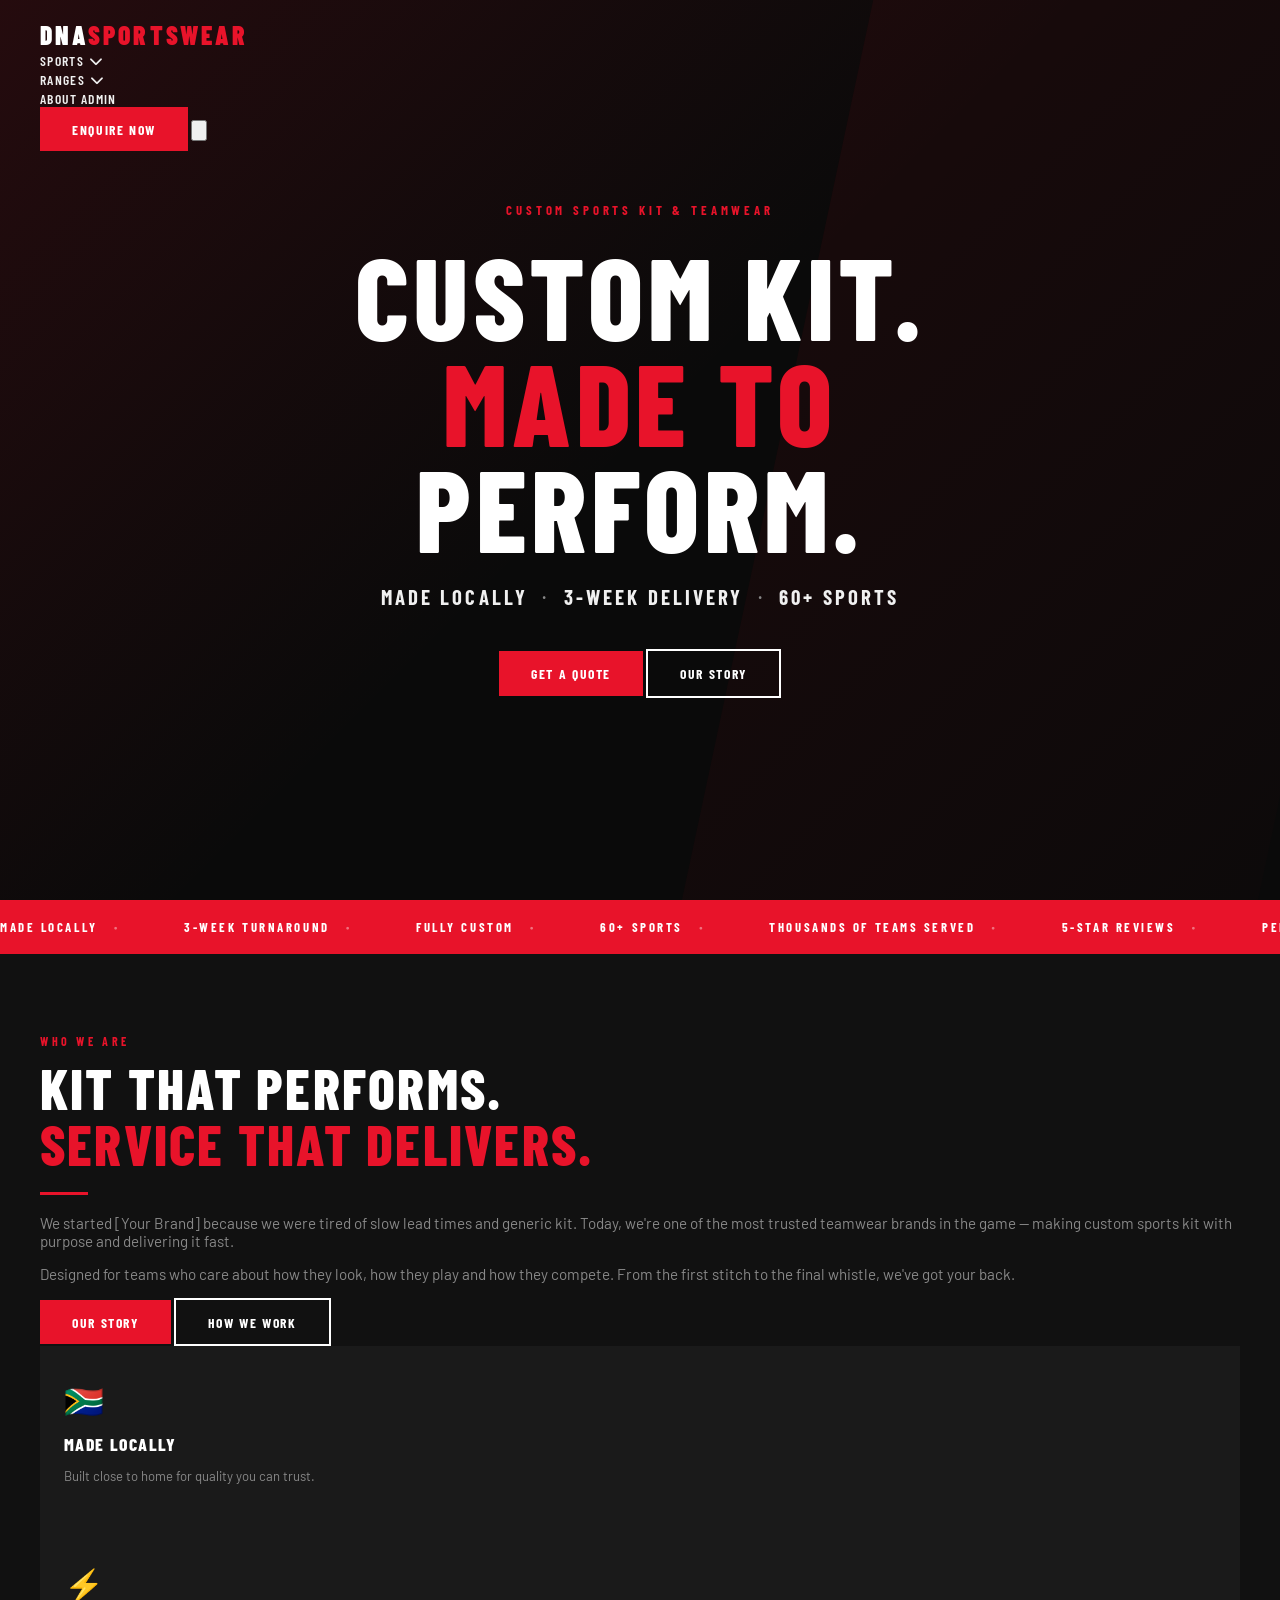
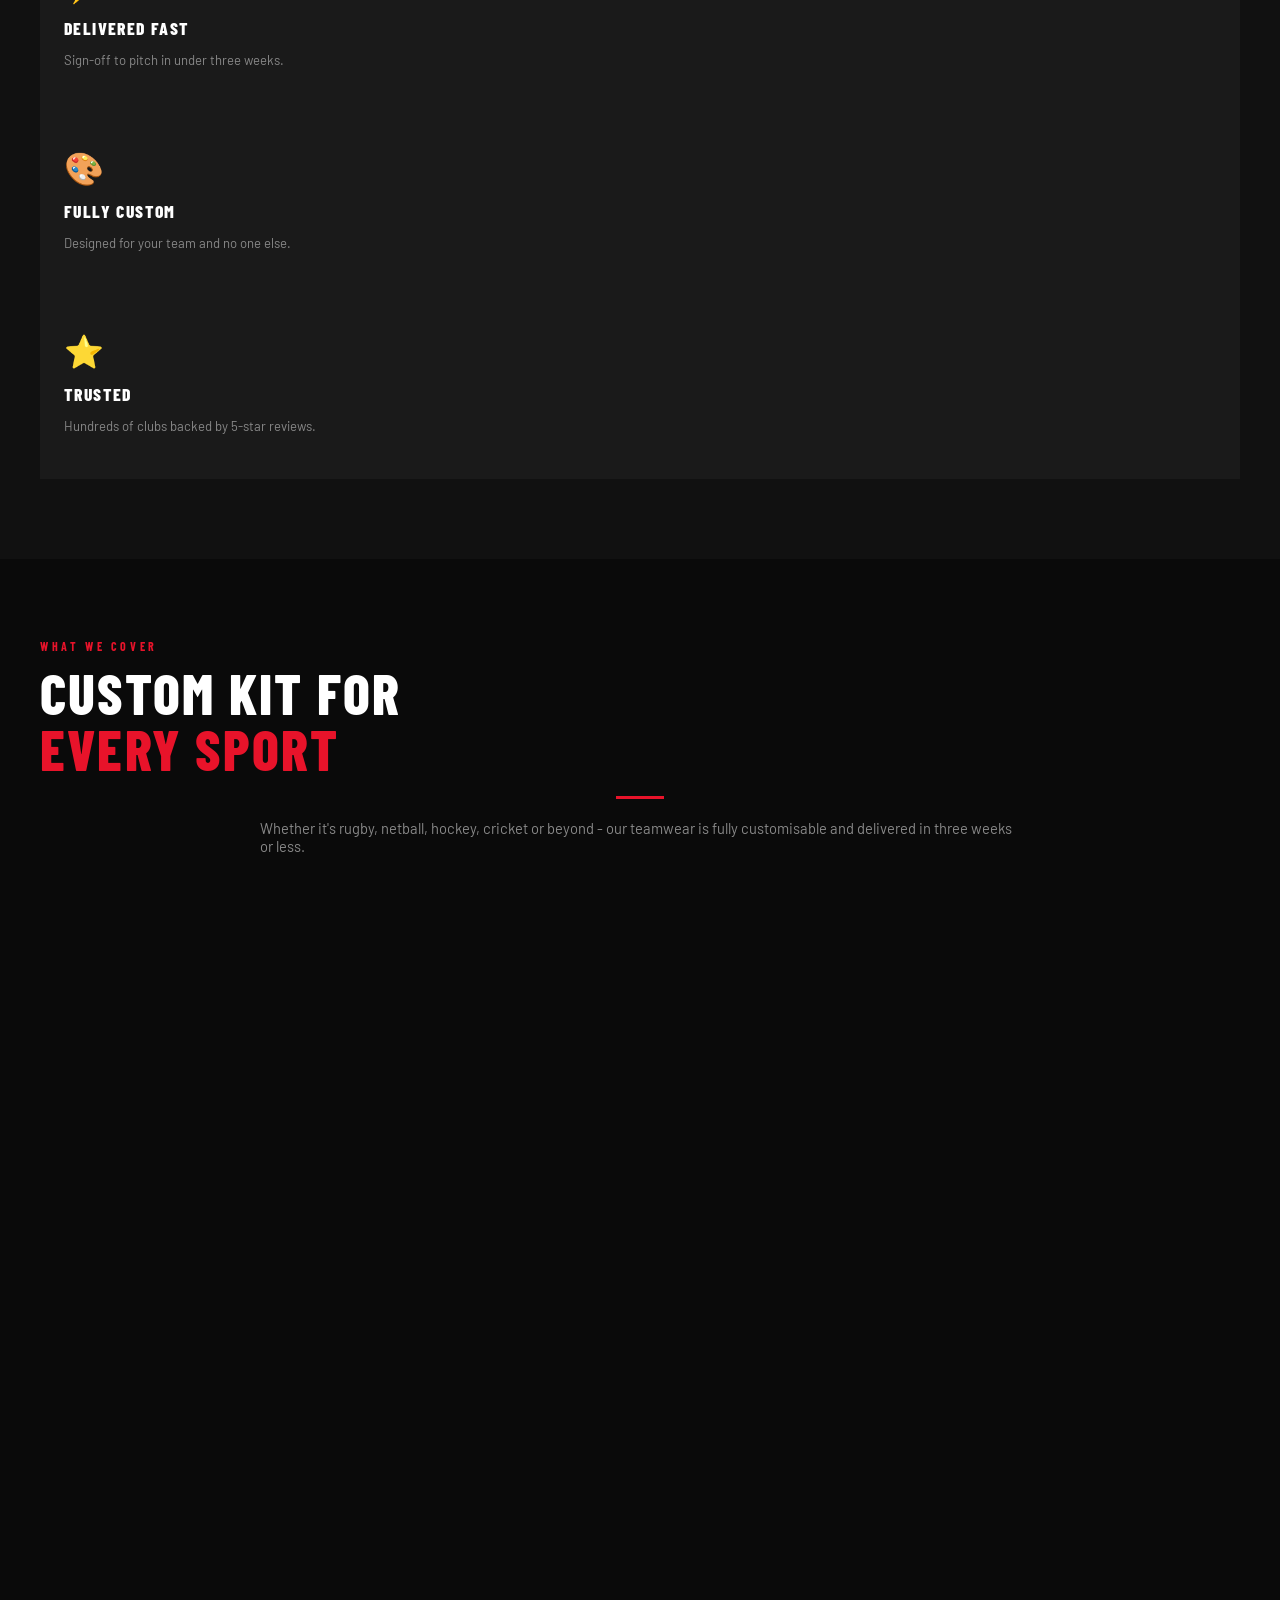
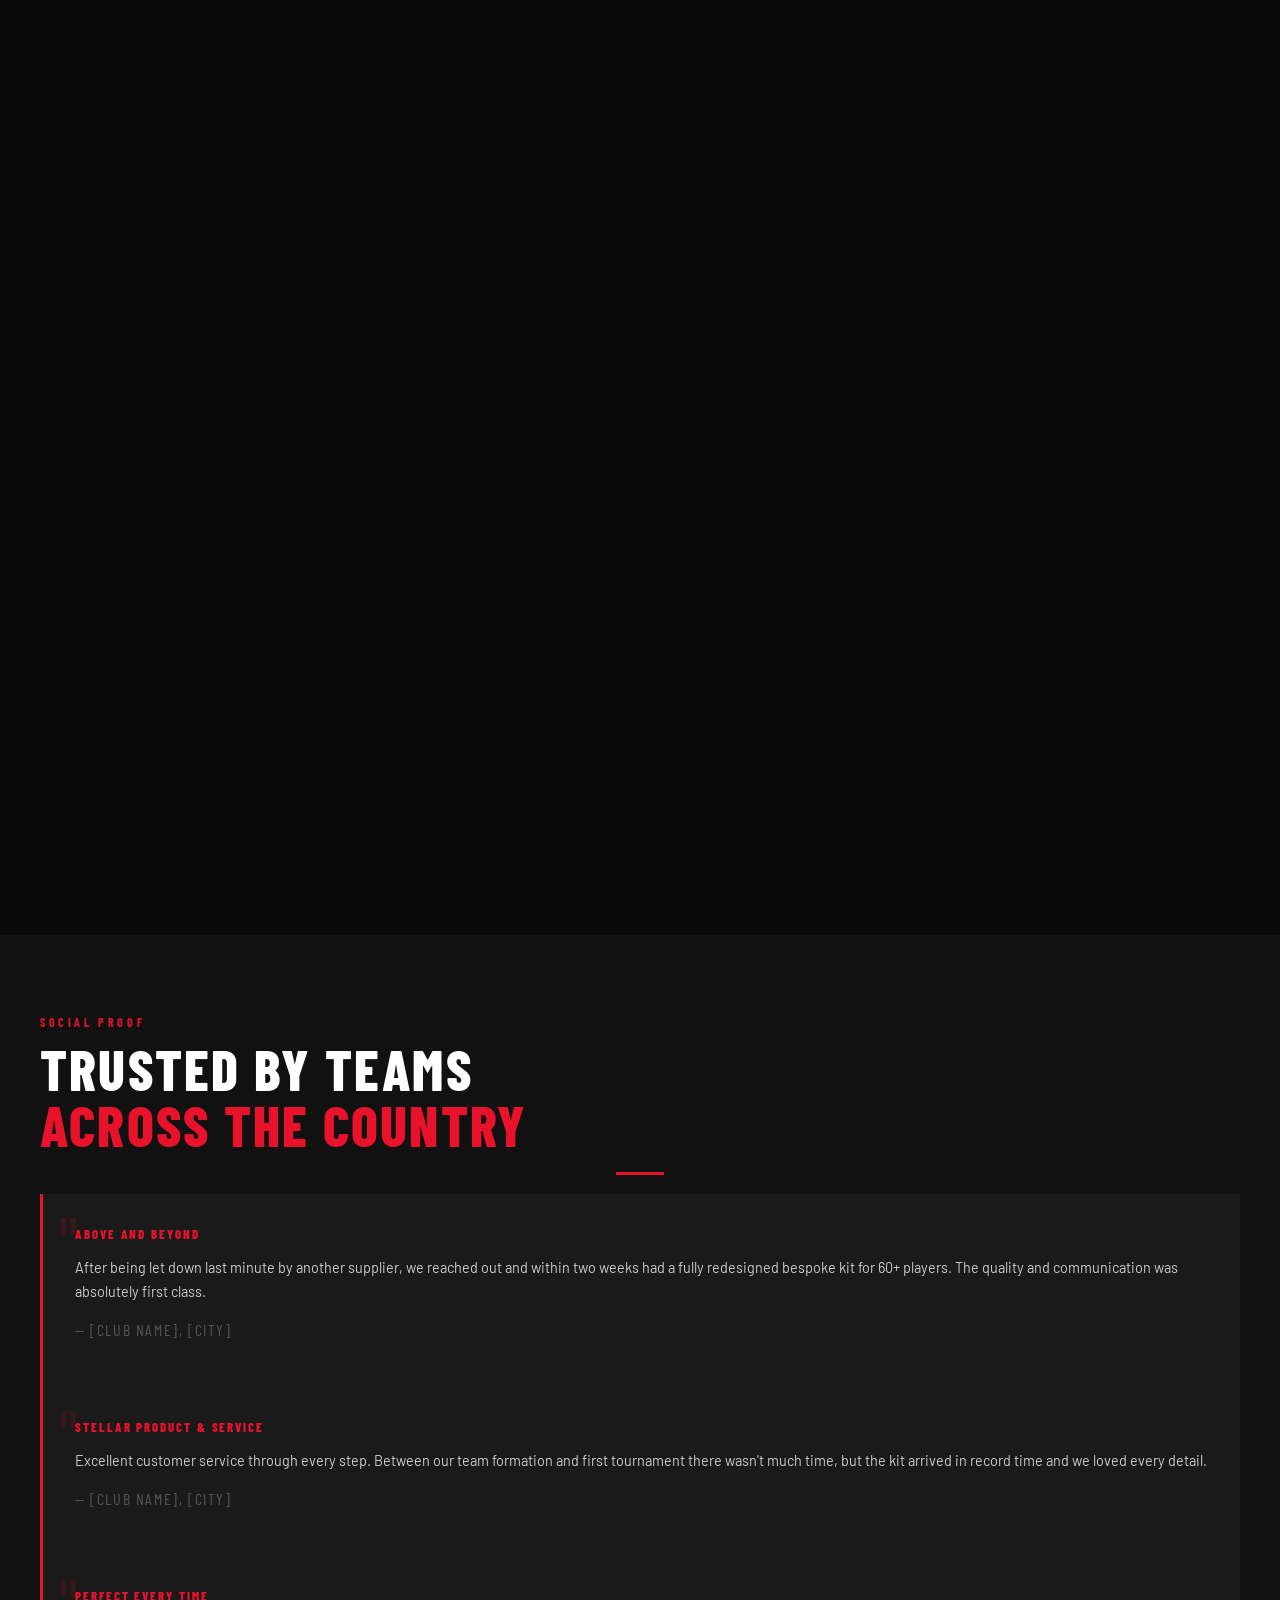
==== commit 887e4bc4: "Last updates have been made to contact pages" ====
--- a/index.html
+++ b/index.html
@@ -76,7 +76,6 @@
         </div>
 
         <a href="about.html" class="nav-link">About</a>
-        <a href="contact.html" class="nav-link">Contact</a>
         <a href="admin/dashboard.html" class="nav-link text-xs opacity-60">Admin</a>
       </div>
 
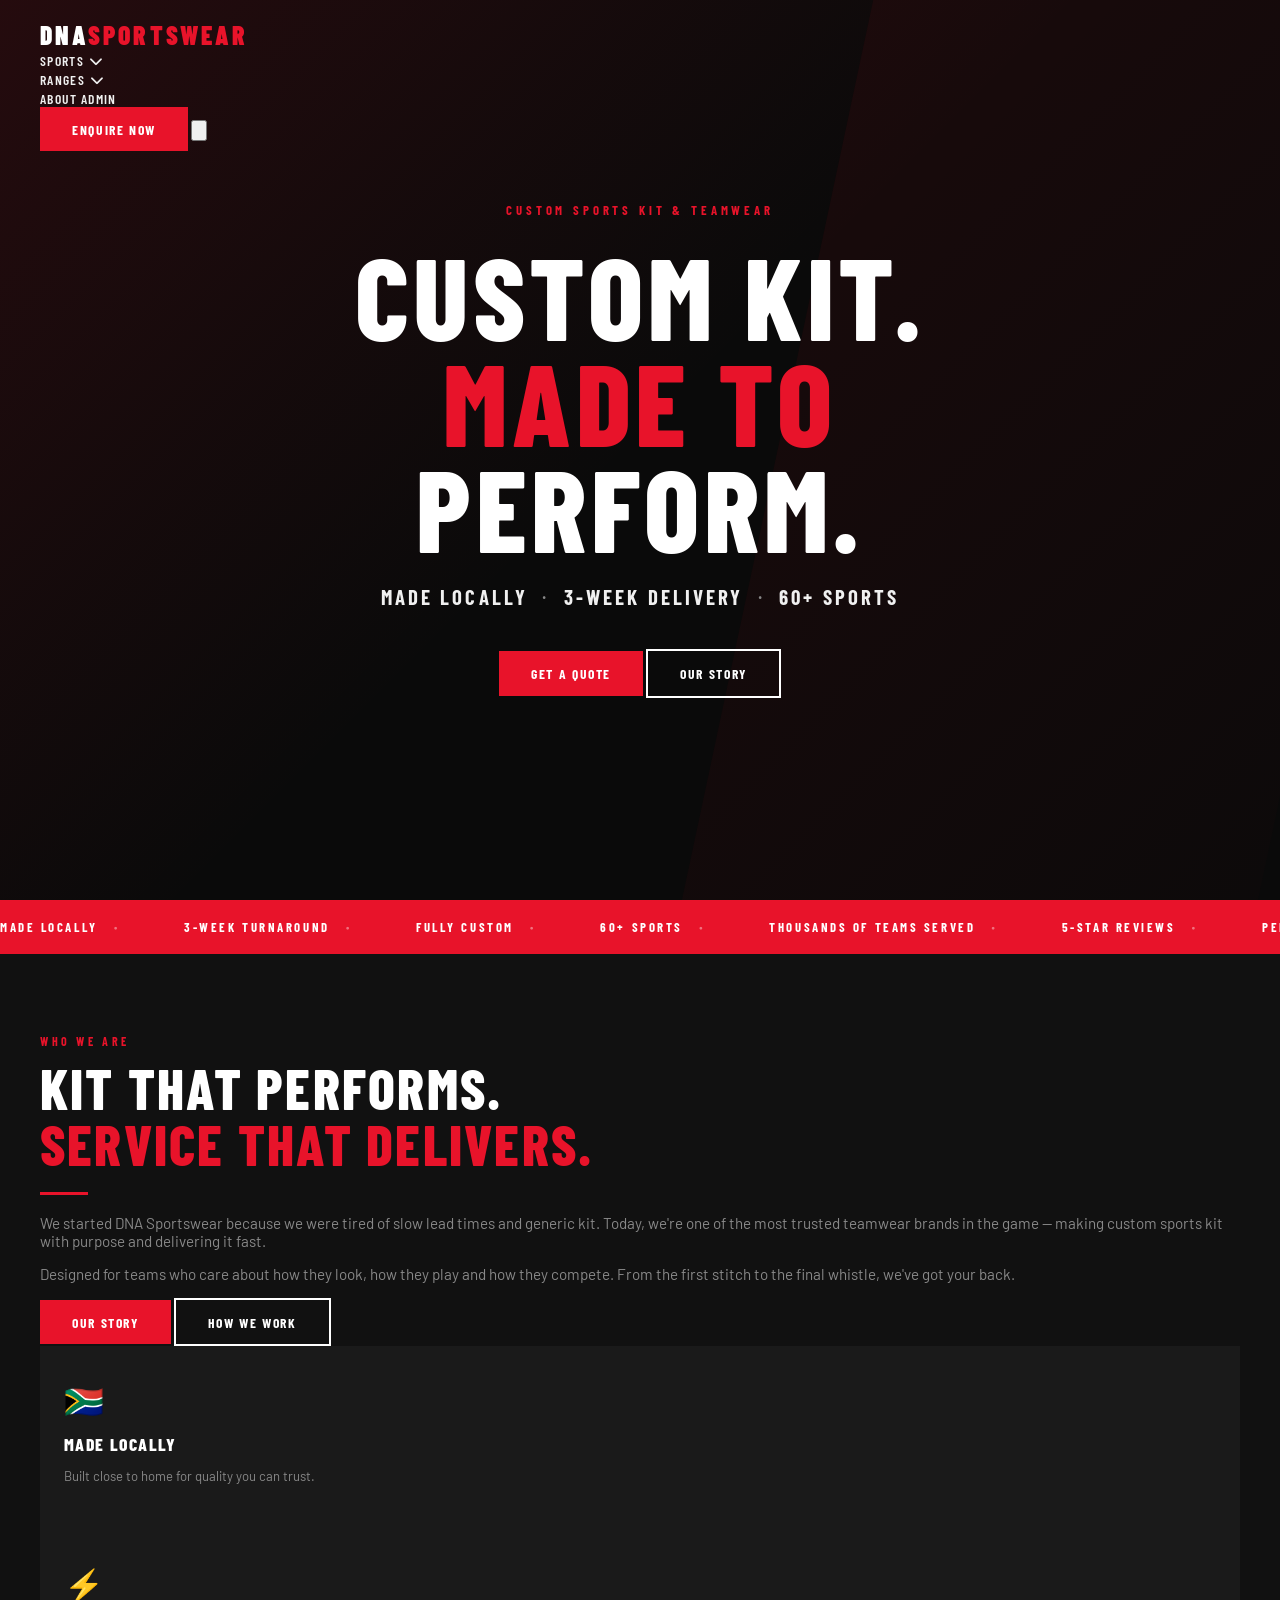
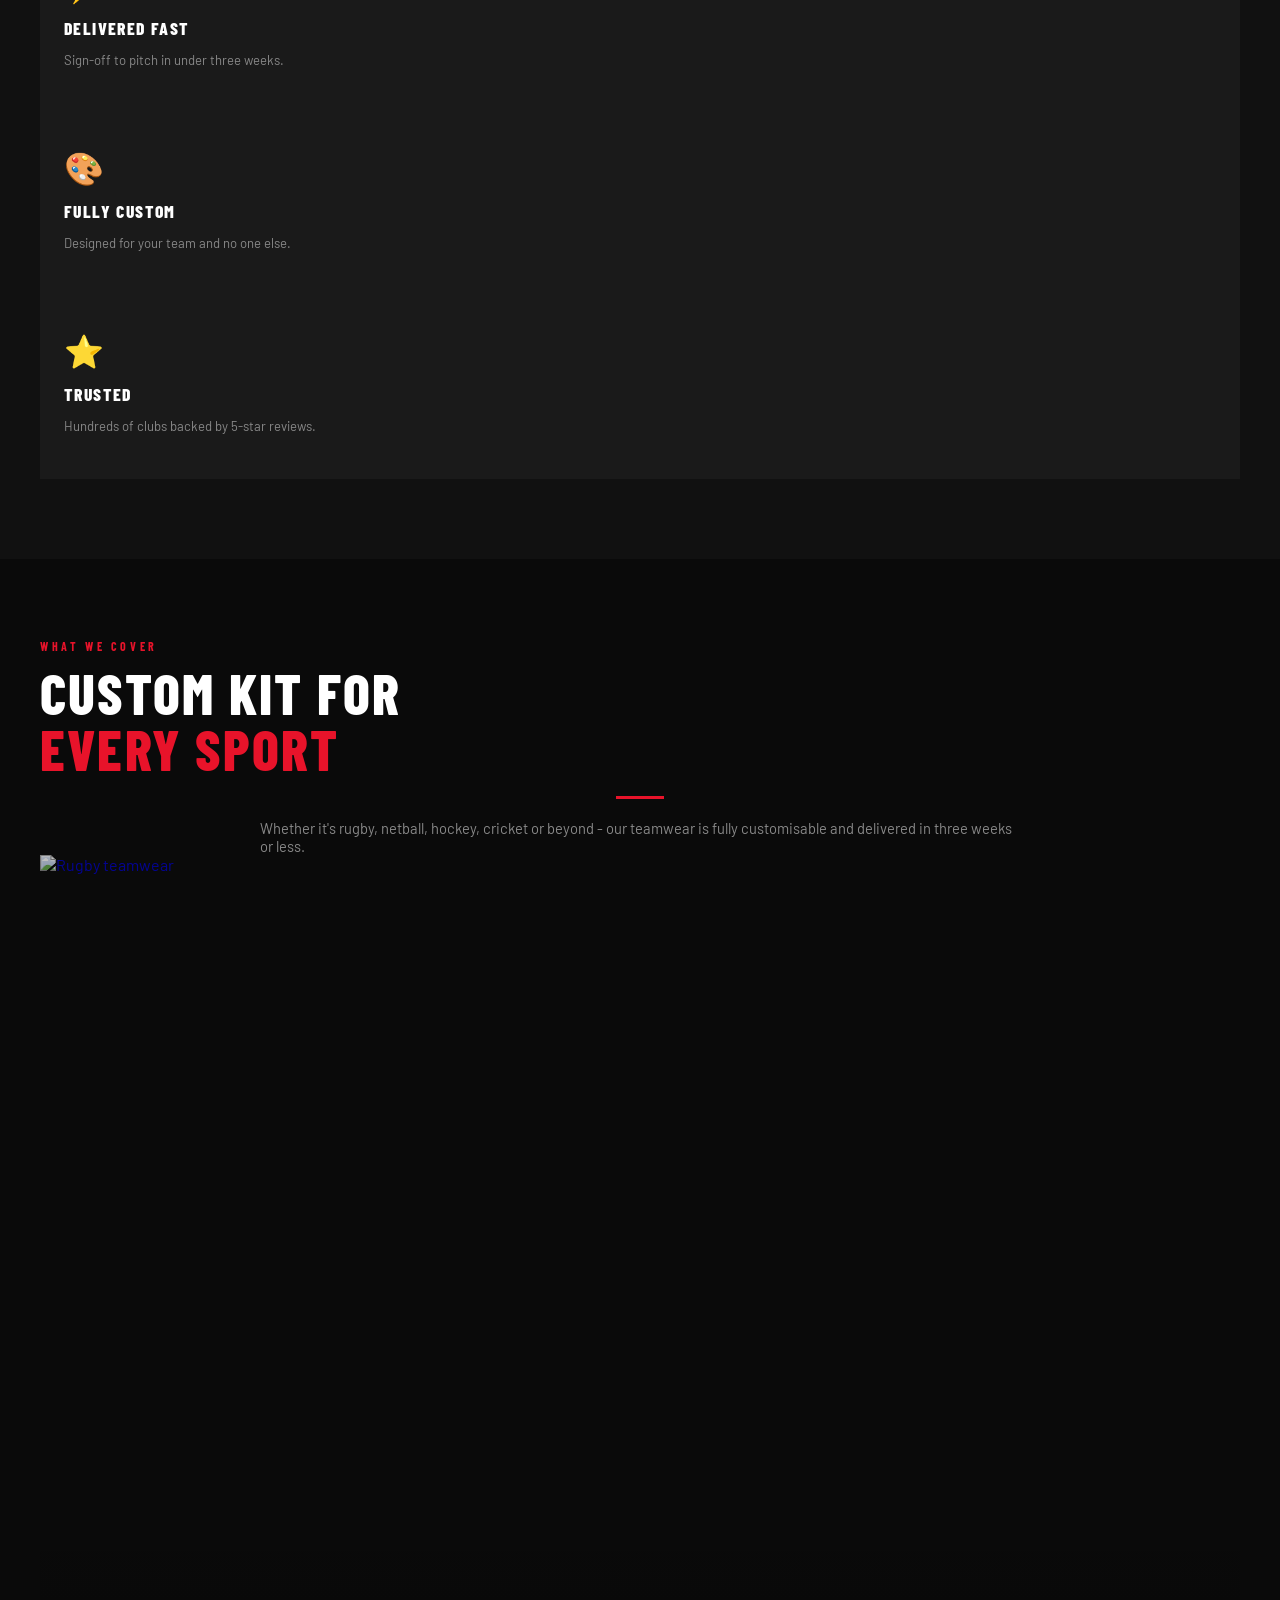
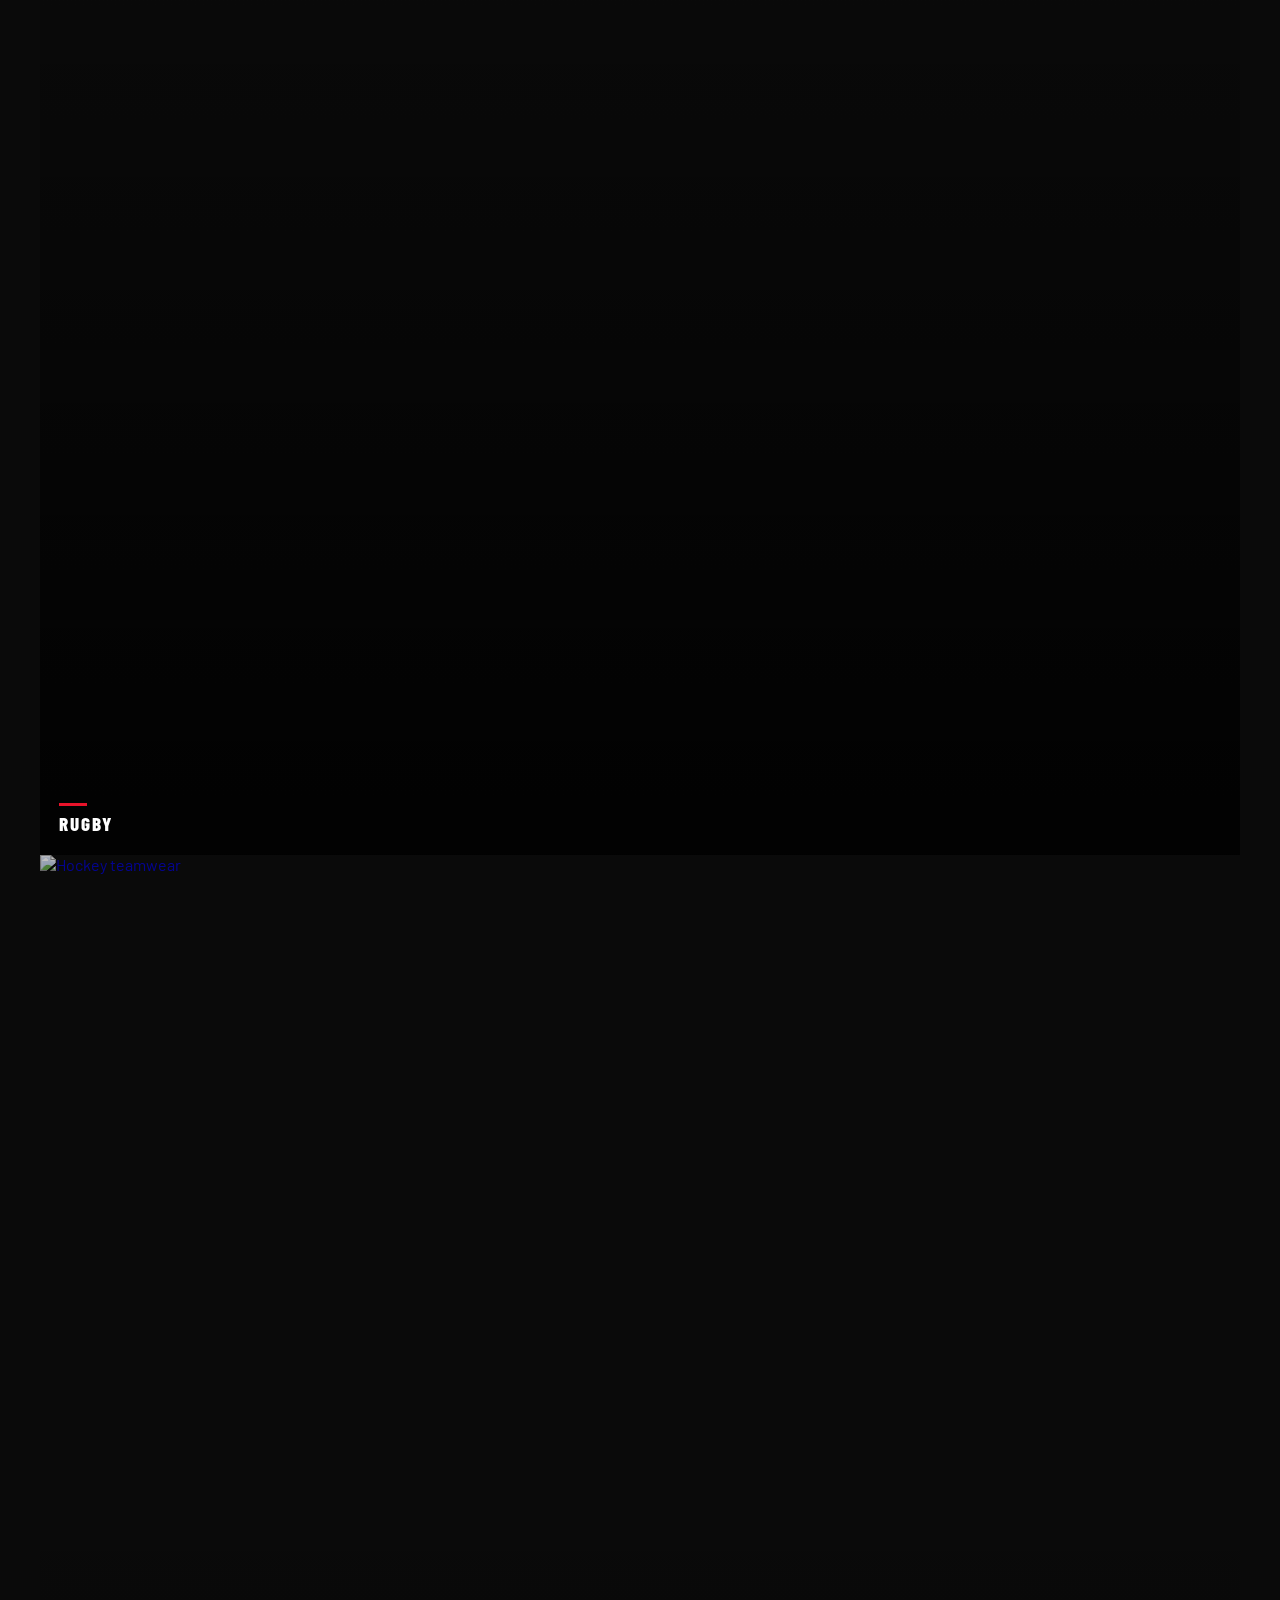
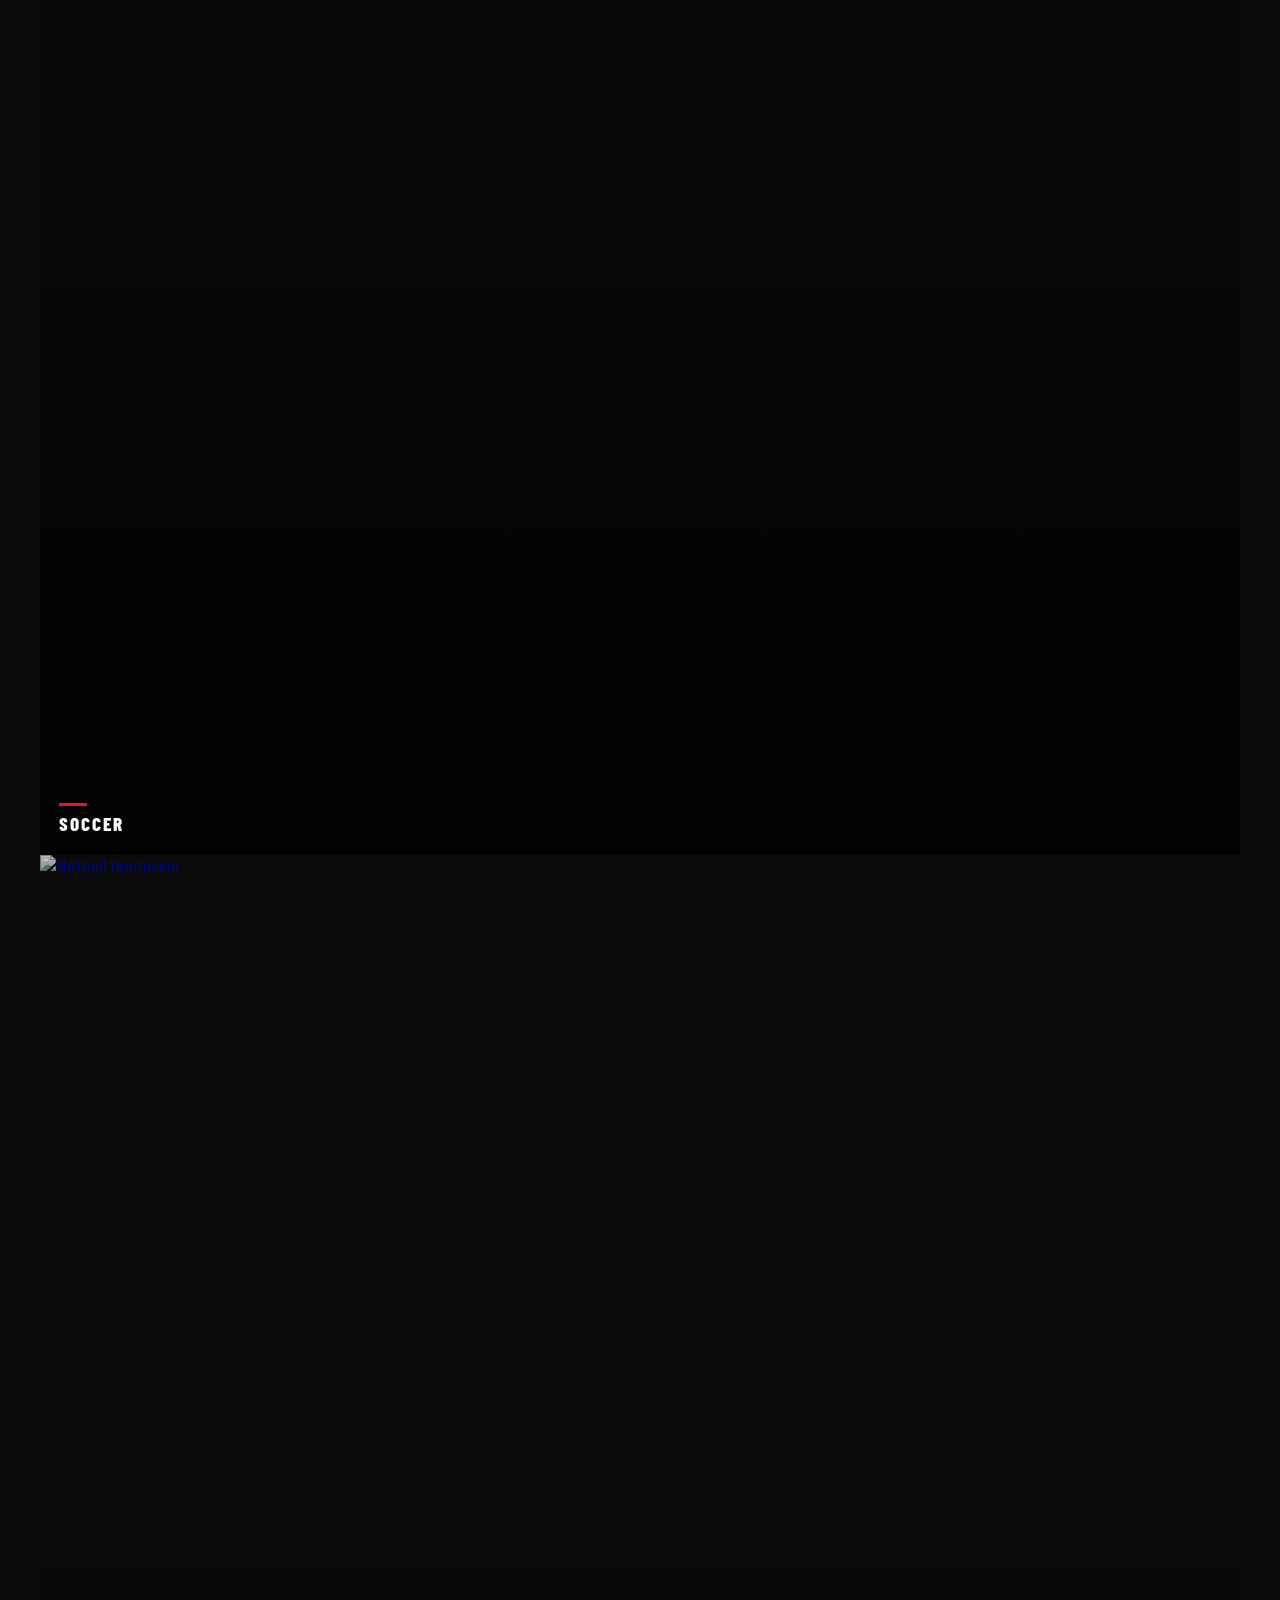
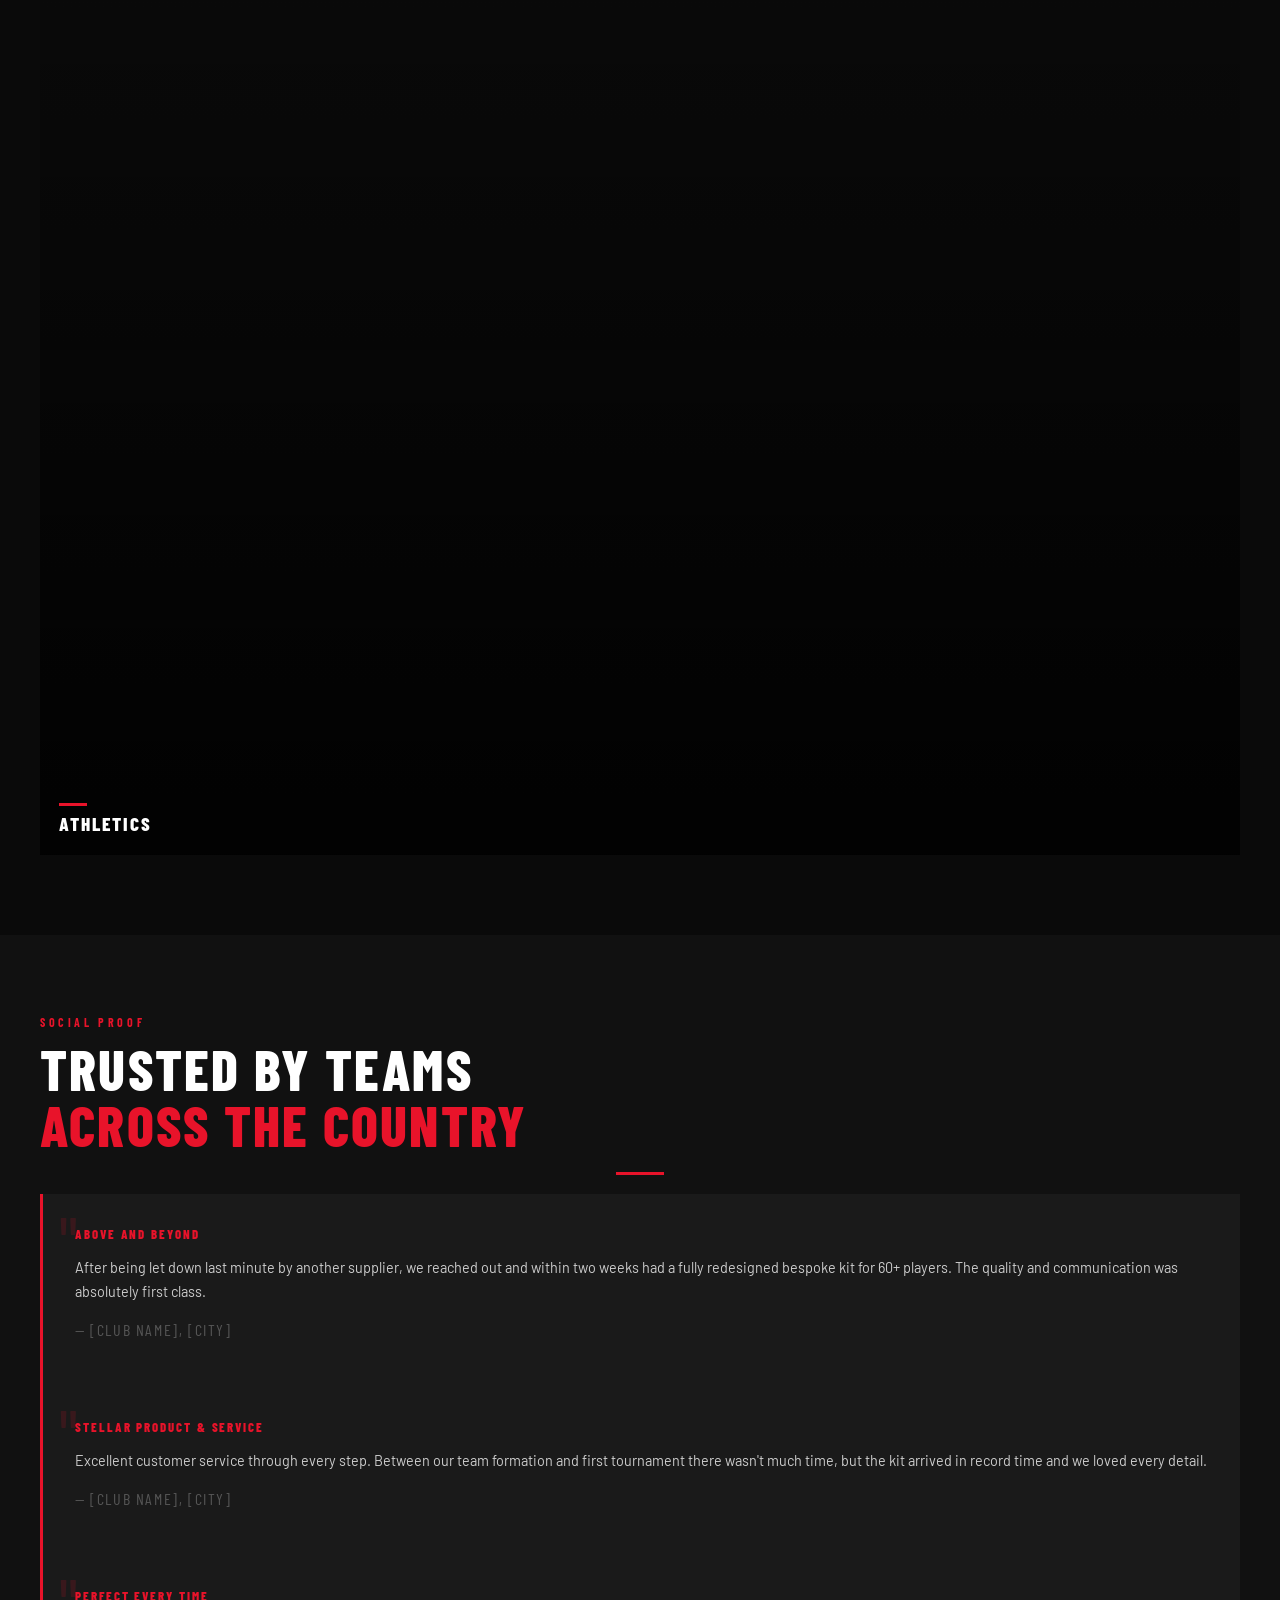
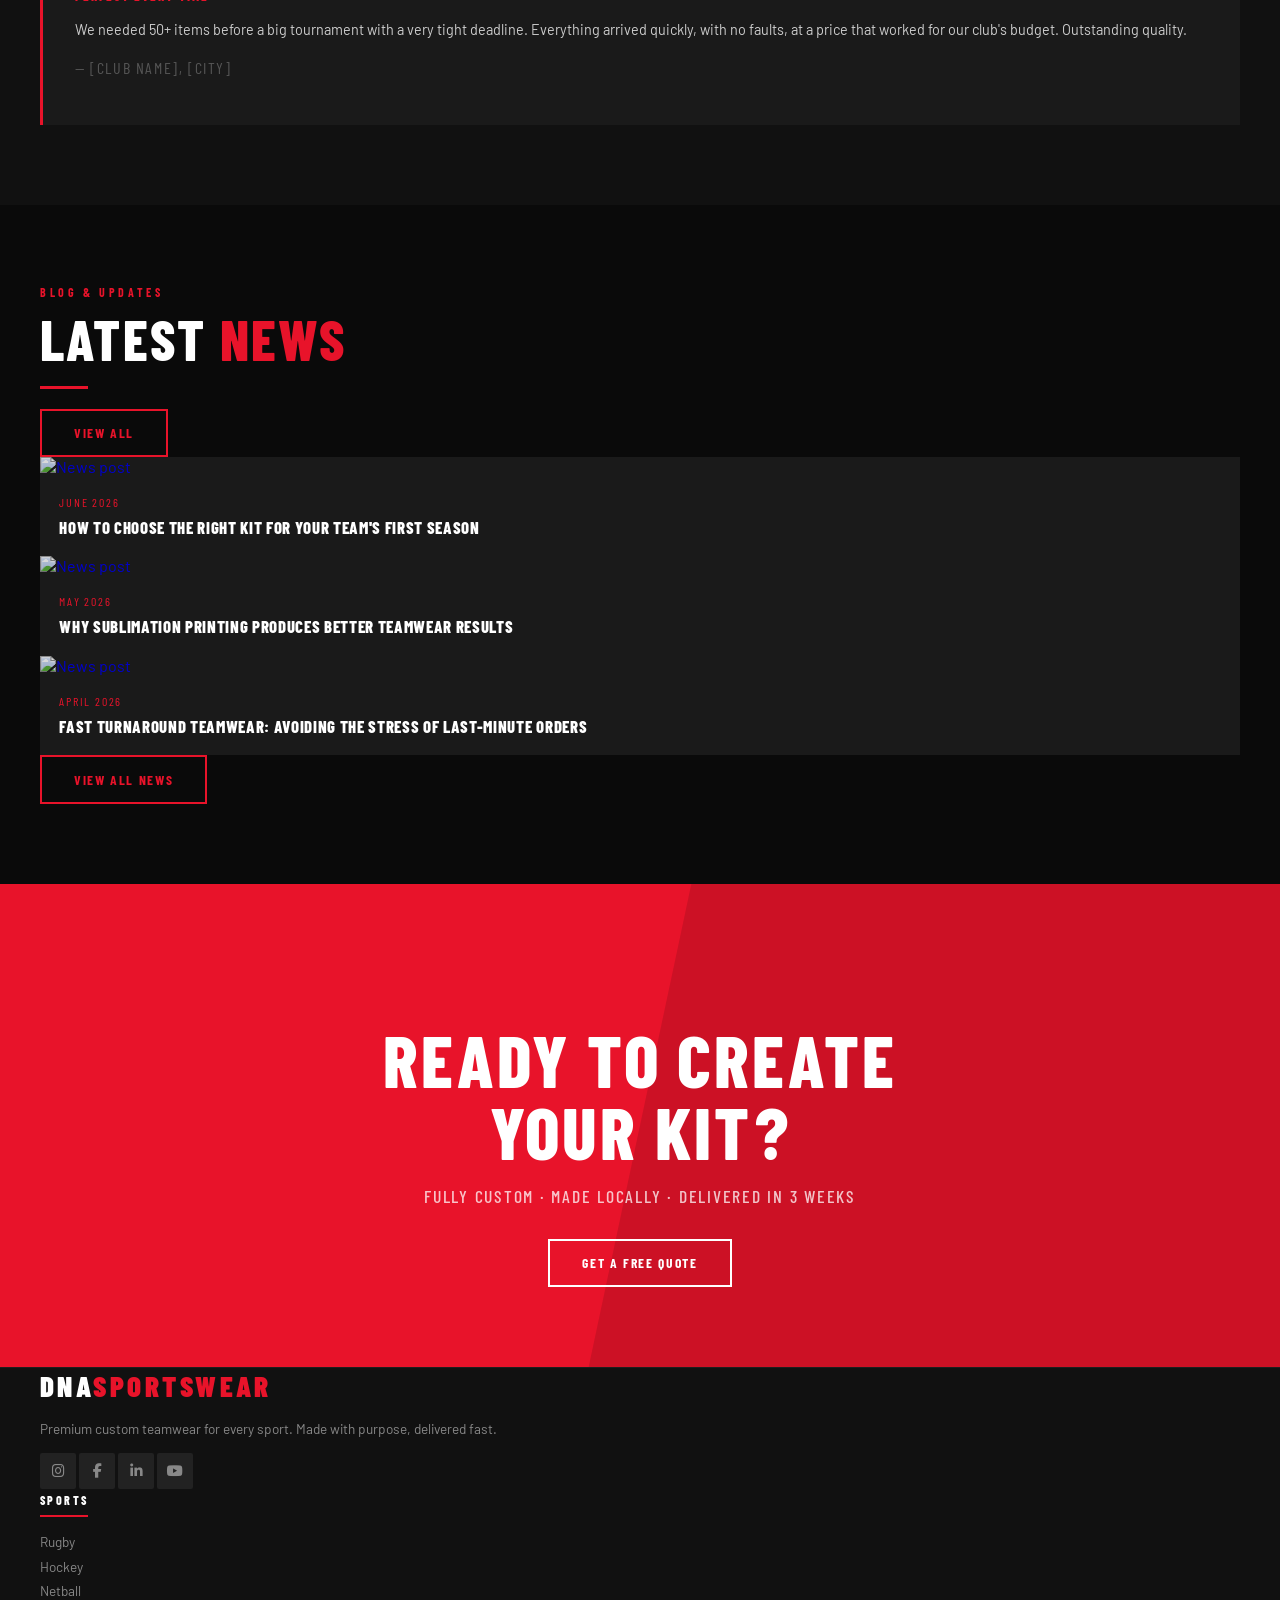
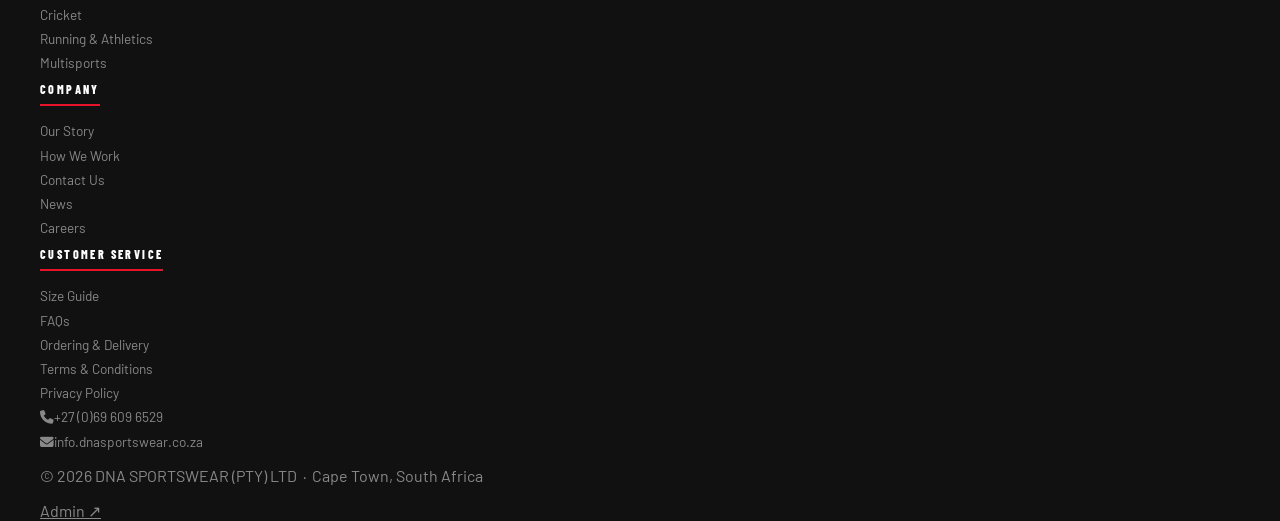
==== commit 8a5900e4: "15:25" ====
--- a/index.html
+++ b/index.html
@@ -58,10 +58,8 @@
           <div class="dropdown-menu">
             <a href="sports.html">All Sports</a>
             <a href="rugby.html">Rugby</a>
-            <a href="hockey.html">Hockey</a>
-            <a href="netball.html">Netball</a>
-            <a href="cricket.html">Cricket</a>
-            <a href="multisports.html">Multisports</a>
+            <a href="soccer.html">Soccer</a>
+            <a href="athletics.html">Athletics</a>
           </div>
         </div>
 
@@ -98,7 +96,6 @@
       <a href="sports.html"   class="mobile-nav-link">Sports</a>
       <a href="ranges.html"   class="mobile-nav-link">Ranges</a>
       <a href="about.html"    class="mobile-nav-link">About</a>
-      <a href="contact.html"  class="mobile-nav-link">Contact</a>
       <a href="contact.html"  class="mobile-nav-link" style="color:var(--color-red);">Enquire Now →</a>
     </div>
   </nav>
@@ -168,7 +165,7 @@
         <div class="red-line"></div>
         <p class="text-grey leading-relaxed mb-4" style="font-size:0.95rem;">
           <!-- EDIT: Your brand origin story in 2–3 sentences -->
-          We started [Your Brand] because we were tired of slow lead times and generic kit.
+          We started DNA Sportswear because we were tired of slow lead times and generic kit.
           Today, we're one of the most trusted teamwear brands in the game — making custom
           sports kit with purpose and delivering it fast.
         </p>
@@ -250,22 +247,22 @@
         </a>
 
         <!-- Card: Hockey -->
-        <a href="hockey.html" class="sport-card">
+        <a href="soccer.html" class="sport-card">
           <img src="https://images.unsplash.com/photo-1606925797300-0b35e9d1794e?w=600&auto=format&fit=crop&q=80"
                alt="Hockey teamwear" loading="lazy" />
           <div class="sport-card-overlay"></div>
-          <div class="sport-card-label">Hockey</div>
+          <div class="sport-card-label">Soccer</div>
         </a>
 
         <!-- Card: Netball -->
-        <a href="netball.html" class="sport-card">
+        <a href="athletics.html" class="sport-card">
           <img src="https://images.unsplash.com/photo-1574271143515-5cddf8da19be?w=600&auto=format&fit=crop&q=80"
                alt="Netball teamwear" loading="lazy" />
           <div class="sport-card-overlay"></div>
-          <div class="sport-card-label">Netball</div>
-        </a>
-
-        <!-- Card: Cricket -->
+          <div class="sport-card-label">Athletics</div>
+        </a>
+
+       <!-- Card: Cricket 
         <a href="cricket.html" class="sport-card">
           <img src="https://images.unsplash.com/photo-1531415074968-036ba1b575da?w=600&auto=format&fit=crop&q=80"
                alt="Cricket teamwear" loading="lazy" />
@@ -273,7 +270,7 @@
           <div class="sport-card-label">Cricket</div>
         </a>
 
-        <!-- Card: Running -->
+        <!-- Card: Running -
         <a href="running.html" class="sport-card">
           <img src="https://images.unsplash.com/photo-1552674605-db6ffd4facb5?w=600&auto=format&fit=crop&q=80"
                alt="Running kit" loading="lazy" />
@@ -281,7 +278,7 @@
           <div class="sport-card-label">Running</div>
         </a>
 
-        <!-- Card: Training Wear -->
+        <!-- Card: Training Wear -
         <a href="training.html" class="sport-card">
           <img src="https://images.unsplash.com/photo-1534438327276-14e5300c3a48?w=600&auto=format&fit=crop&q=80"
                alt="Training wear" loading="lazy" />
@@ -289,7 +286,7 @@
           <div class="sport-card-label">Training Wear</div>
         </a>
 
-        <!-- Card: Education -->
+        <!-- Card: Education 
         <a href="education.html" class="sport-card">
           <img src="https://images.unsplash.com/photo-1571902943202-507ec2618e8f?w=600&auto=format&fit=crop&q=80"
                alt="Schools and universities" loading="lazy" />
@@ -297,12 +294,12 @@
           <div class="sport-card-label">Schools & Unis</div>
         </a>
 
-        <!-- Card: Multisports -->
+        <!-- Card: Multisports -
         <a href="multisports.html" class="sport-card">
           <img src="https://images.unsplash.com/photo-1517649763962-0c623066013b?w=600&auto=format&fit=crop&q=80"
                alt="Multisport teamwear" loading="lazy" />
           <div class="sport-card-overlay"></div>
-          <div class="sport-card-label">Multisports</div>
+          <div class="sport-card-label">Multisports</div>-->
         </a>
 
       </div>
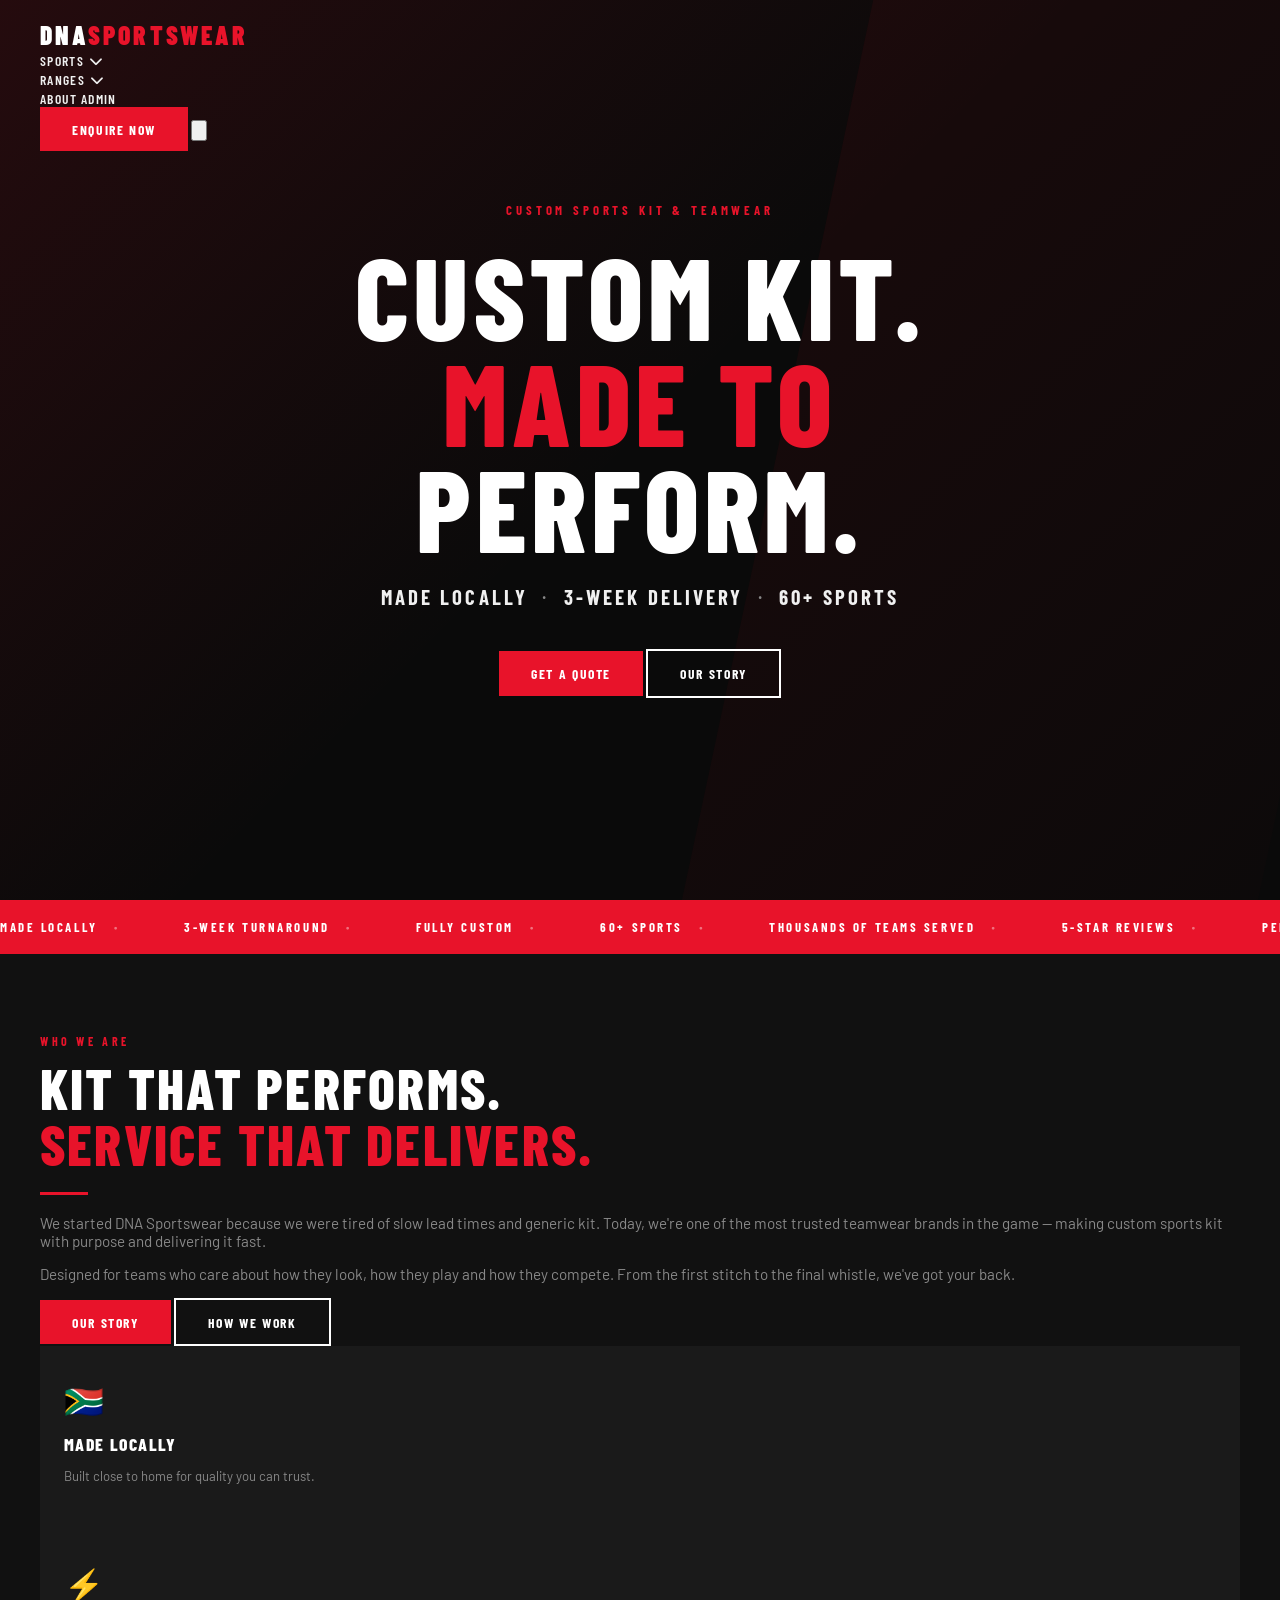
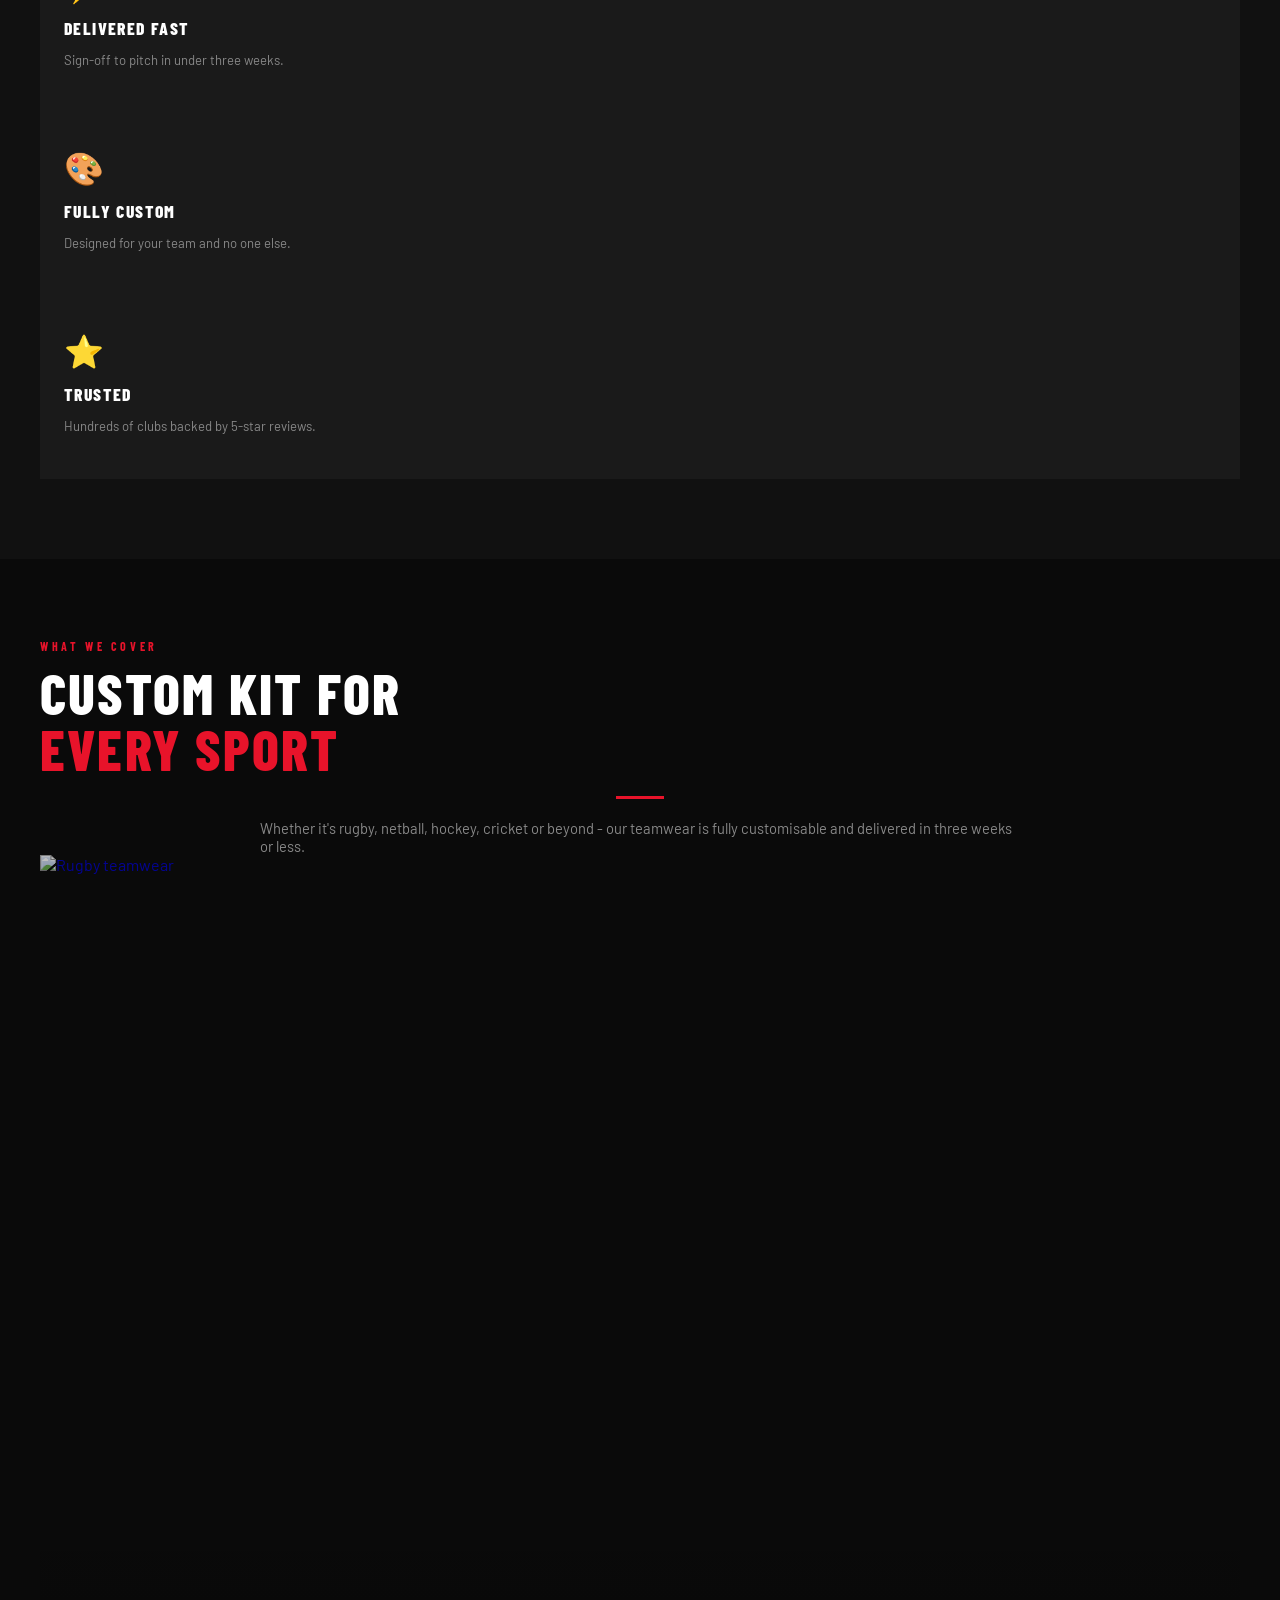
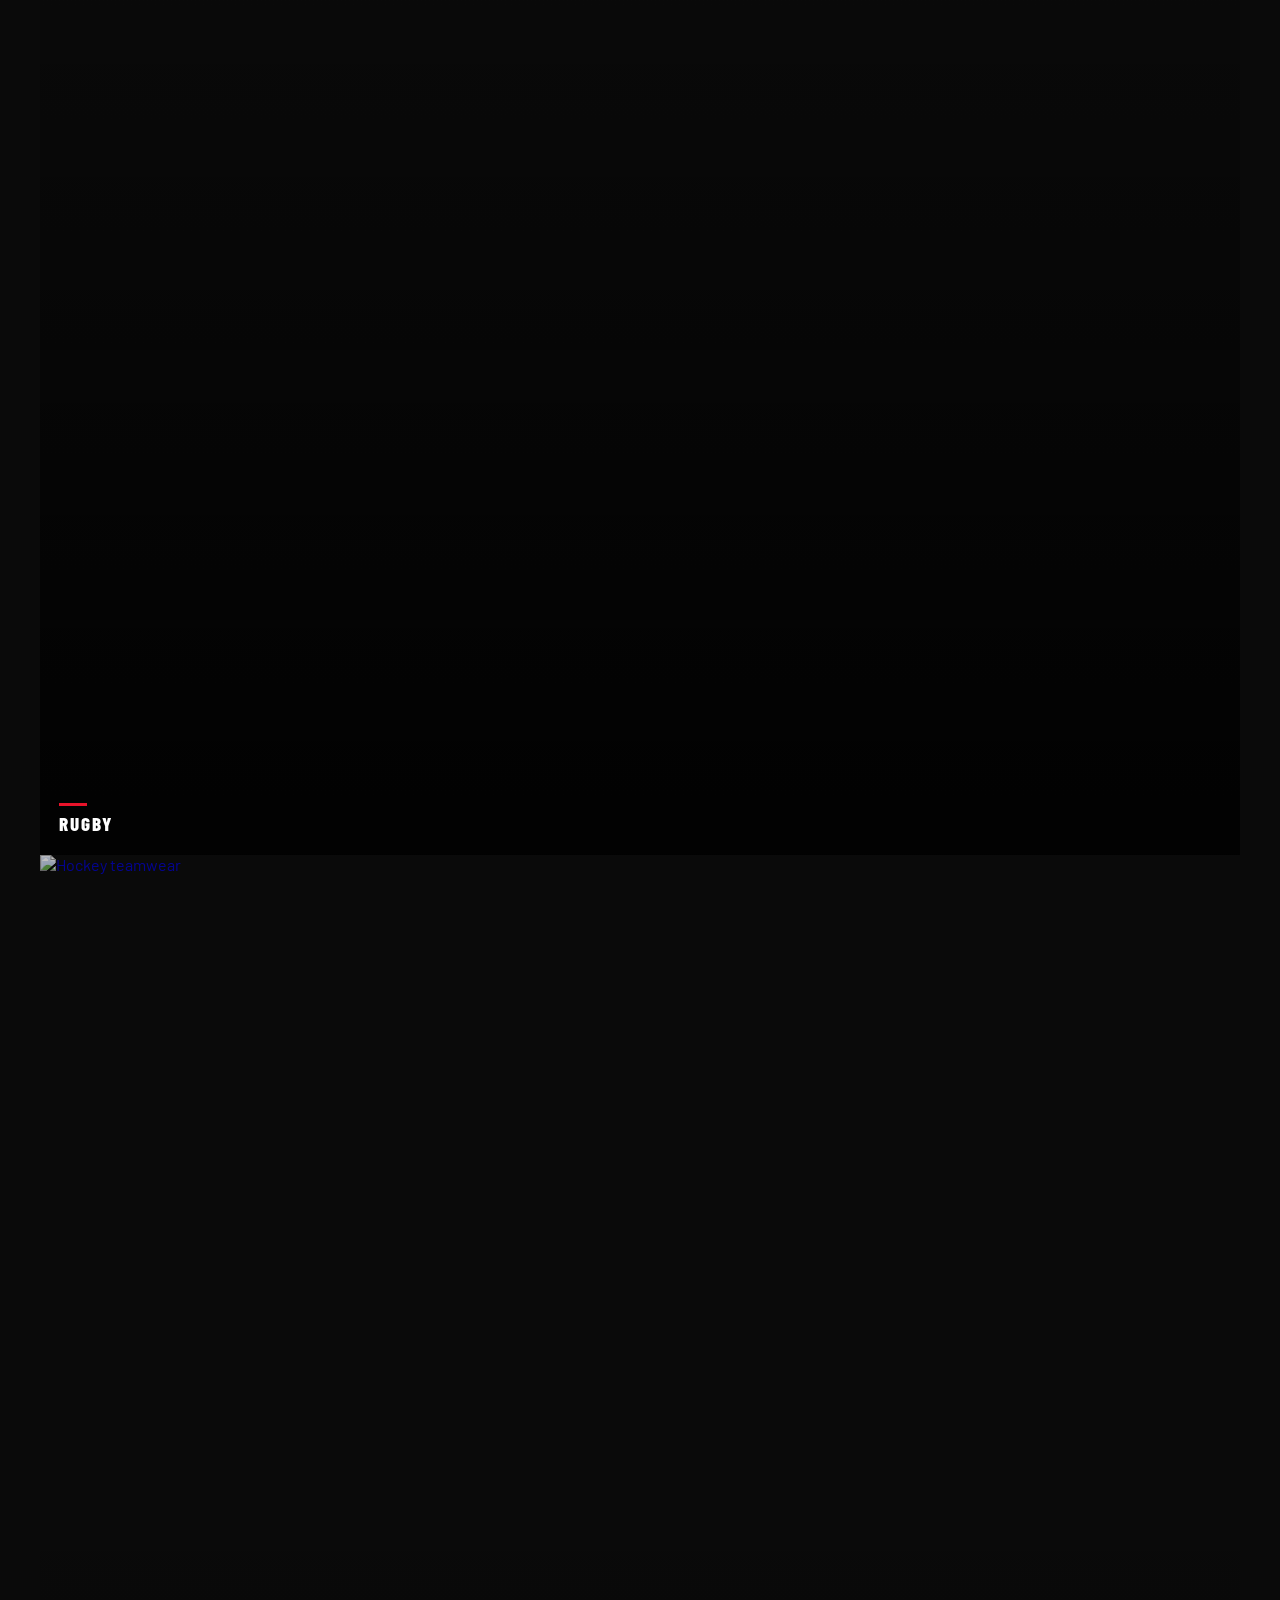
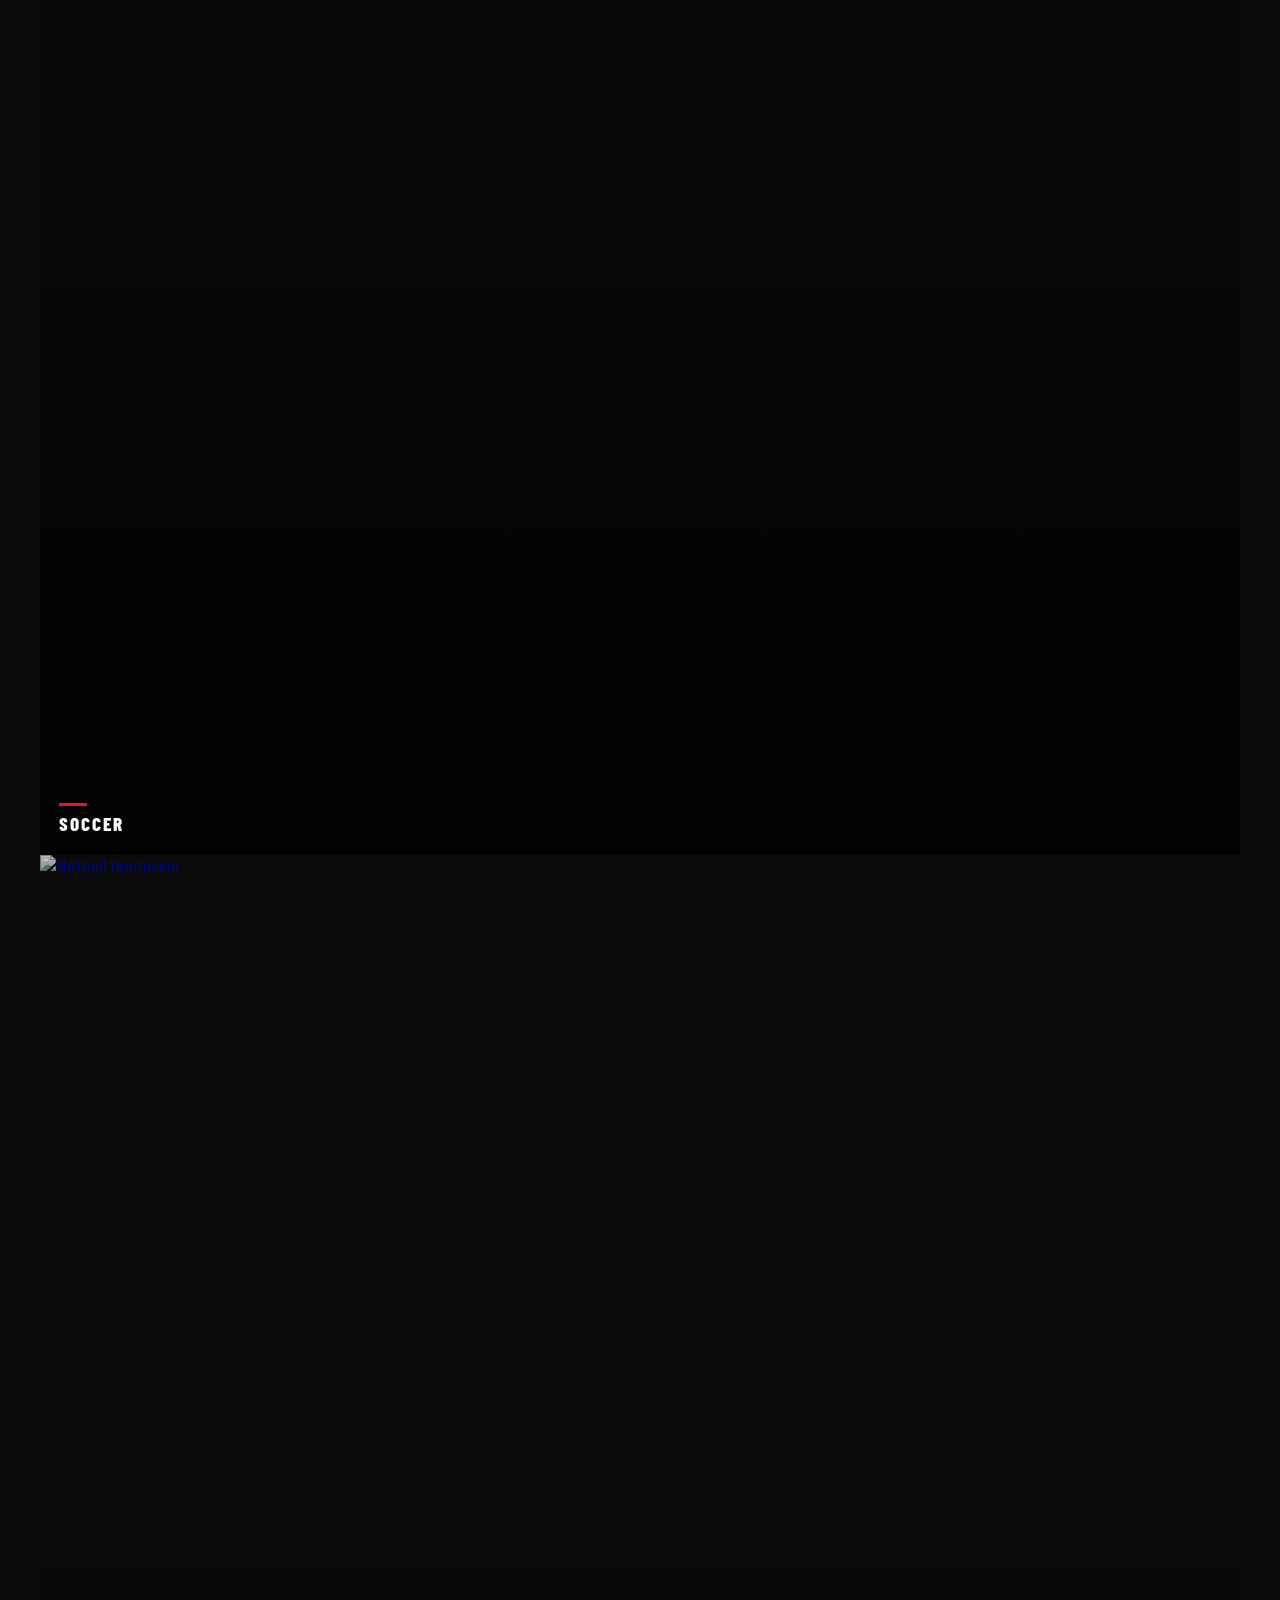
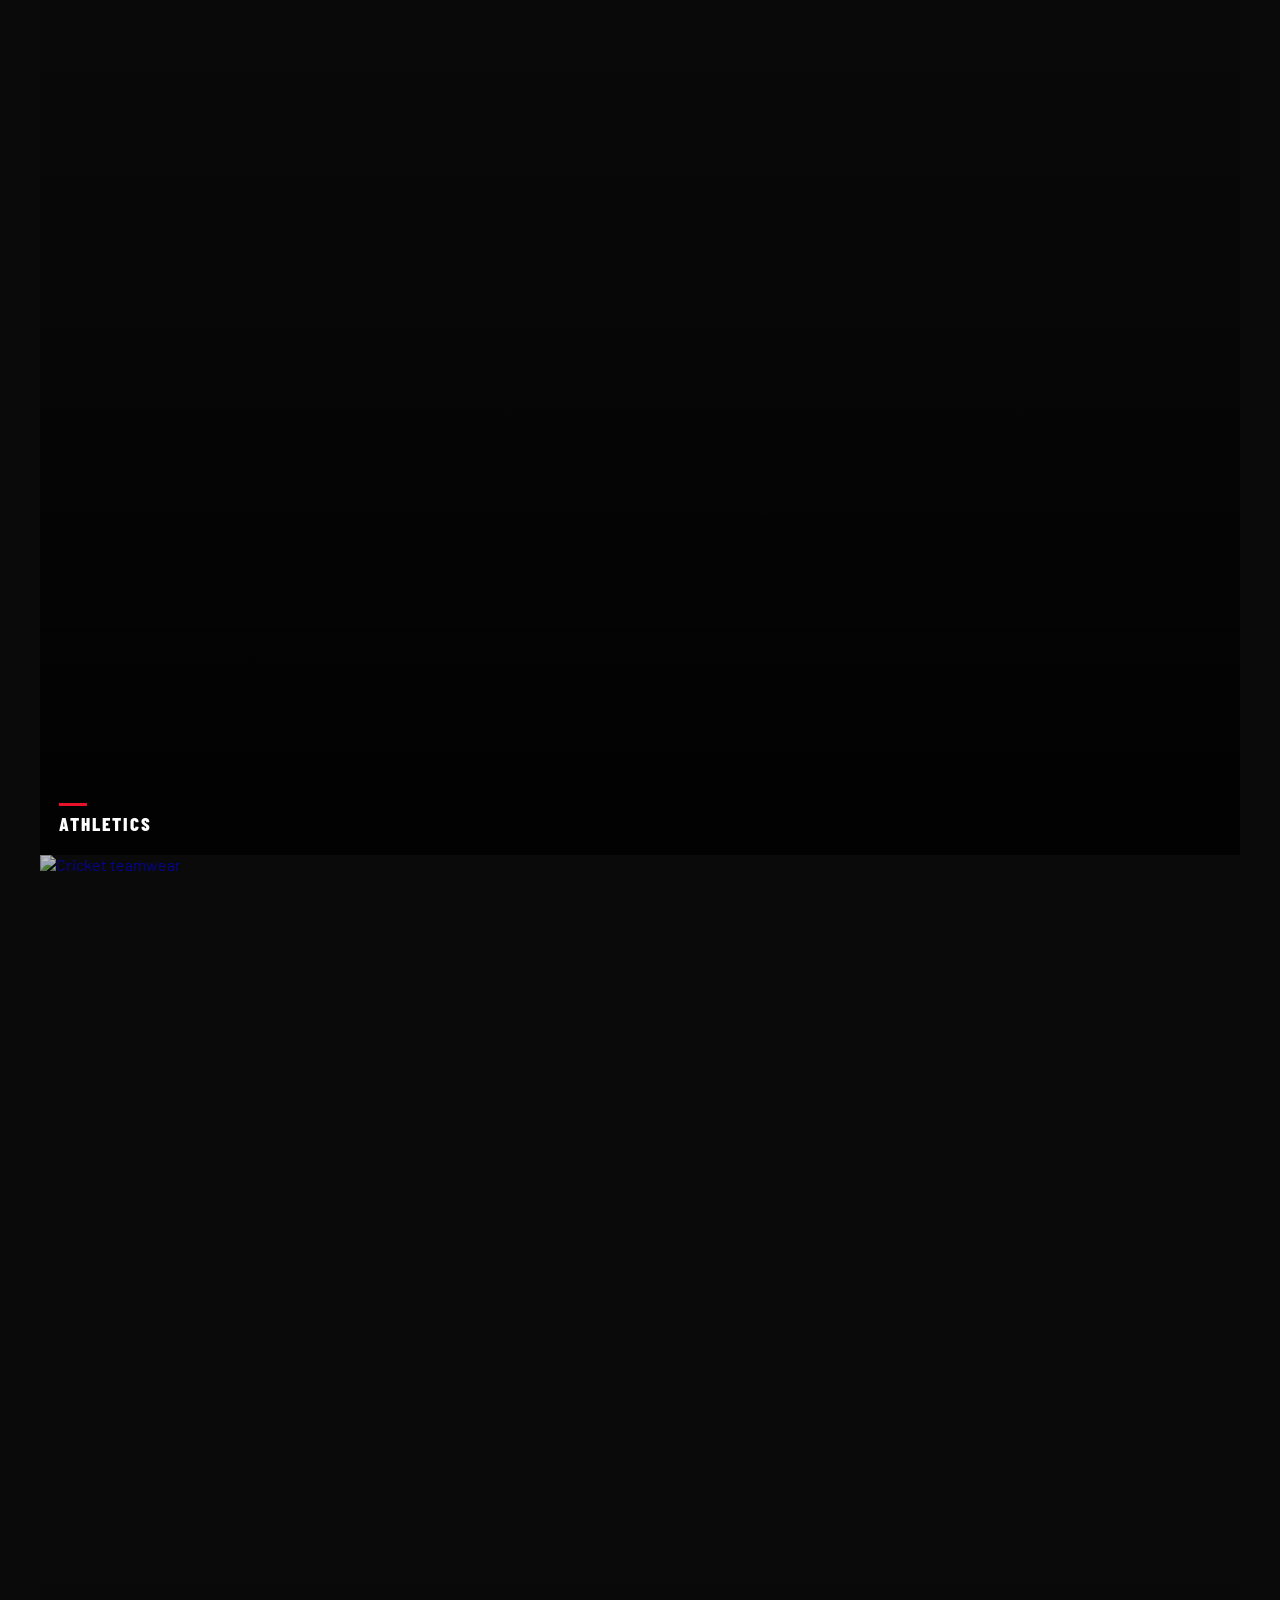
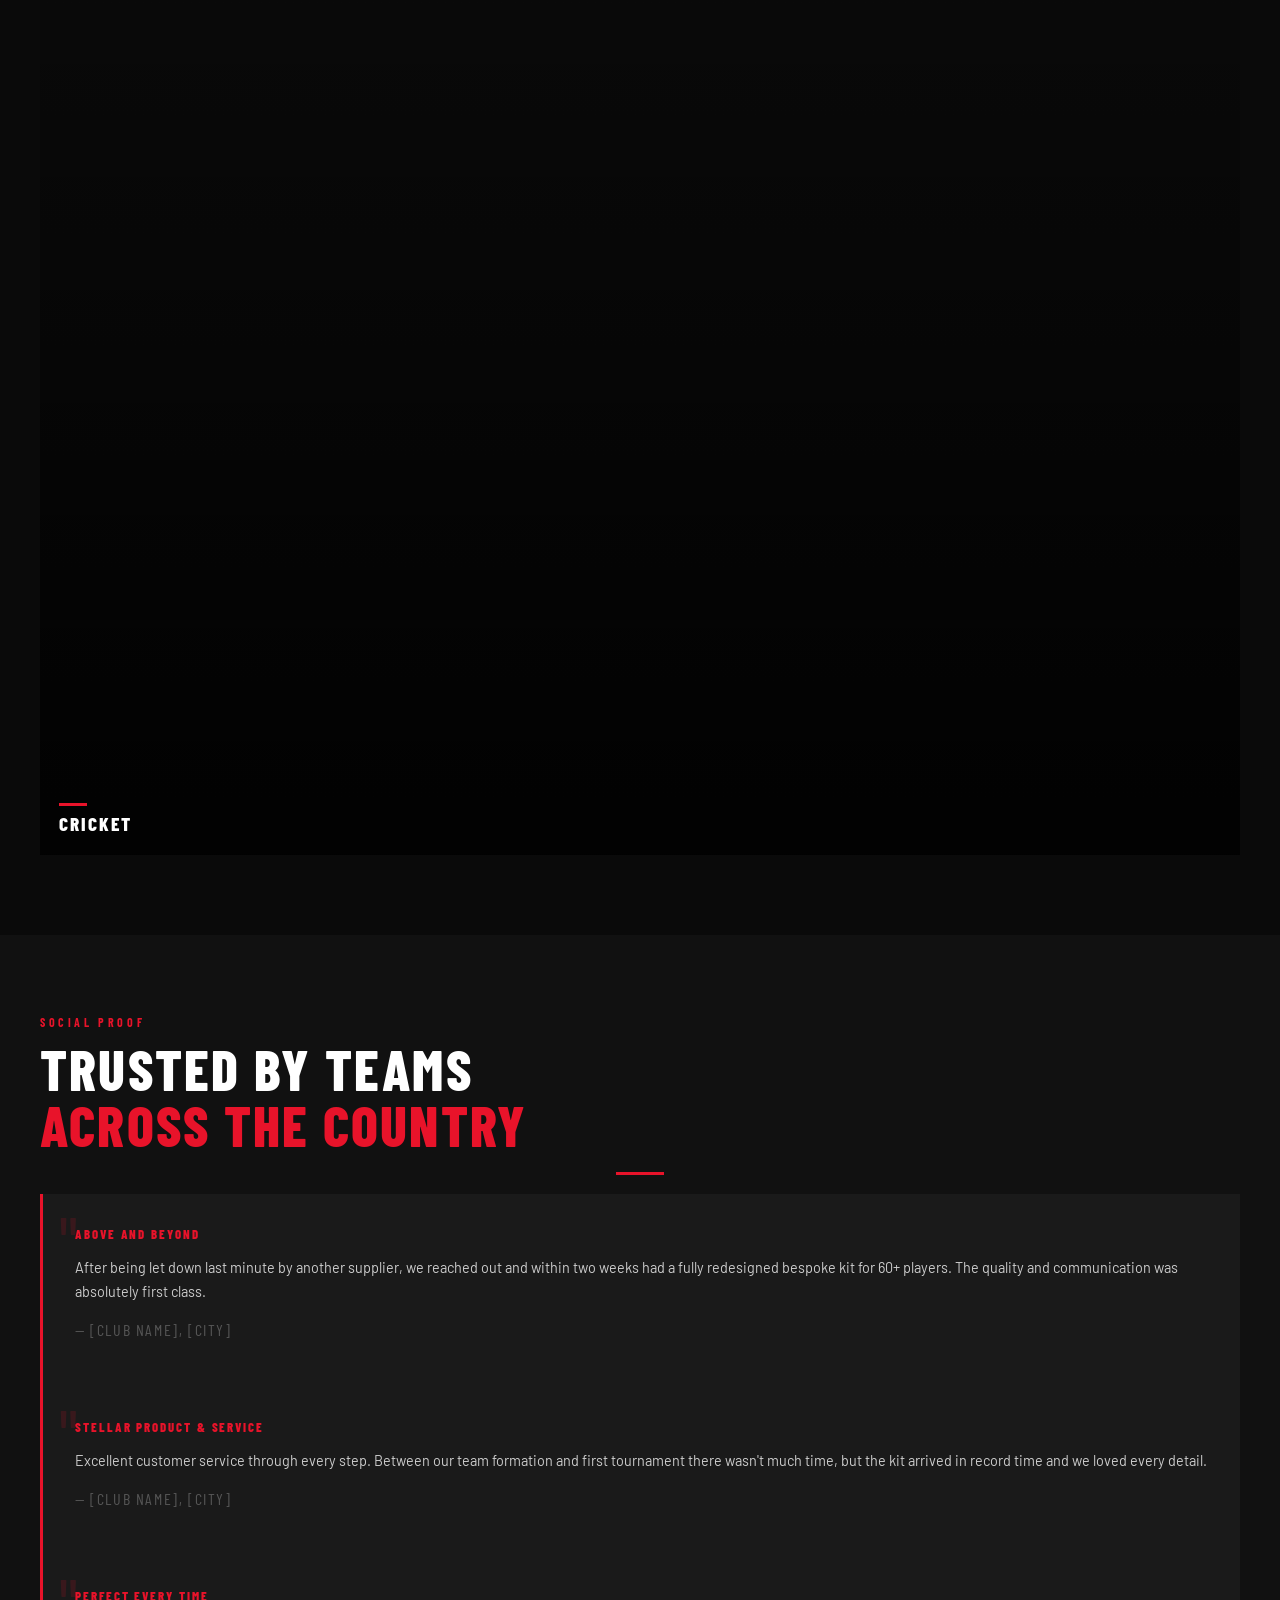
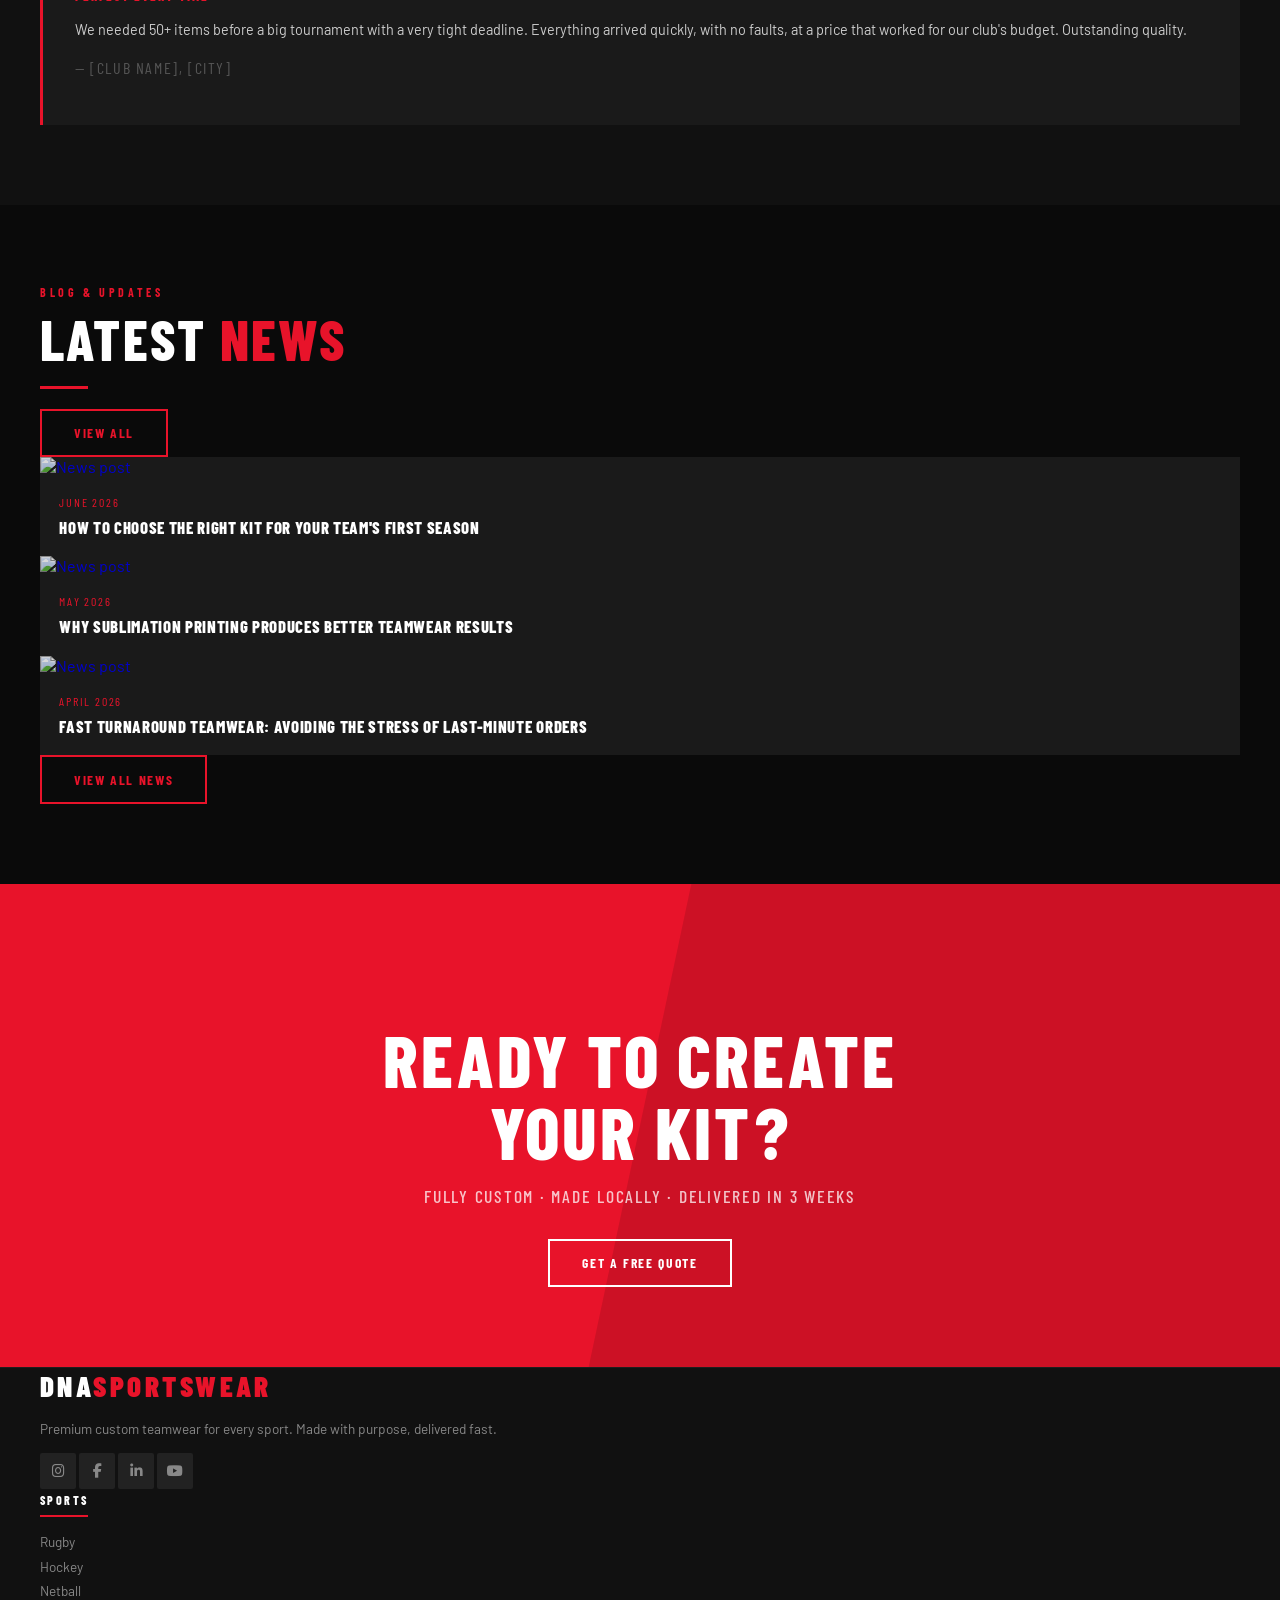
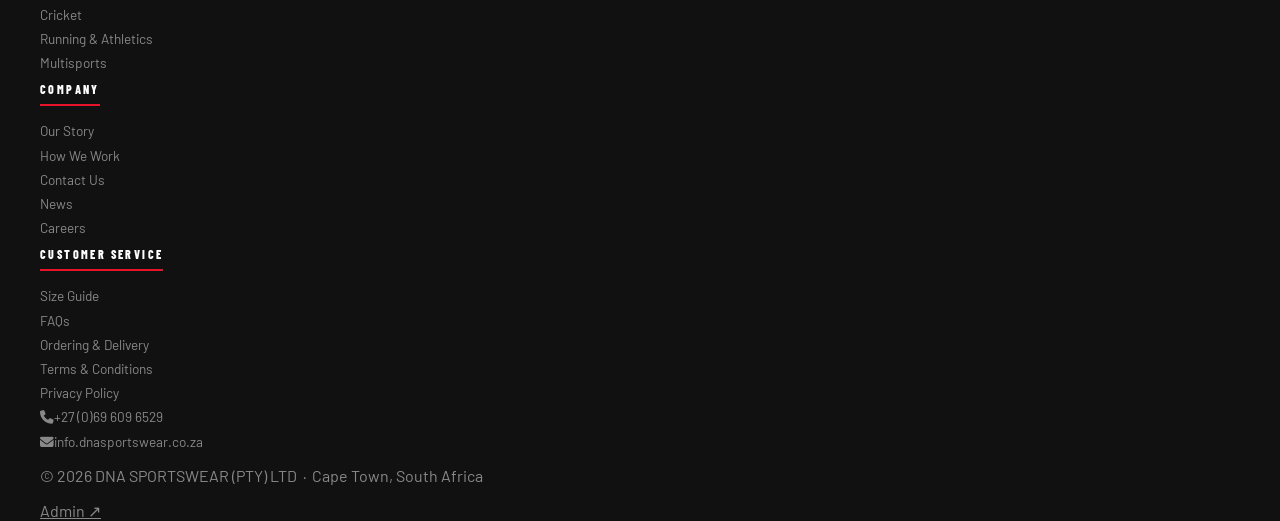
==== commit 9020d1e5: "15:26" ====
--- a/index.html
+++ b/index.html
@@ -262,7 +262,7 @@
           <div class="sport-card-label">Athletics</div>
         </a>
 
-       <!-- Card: Cricket 
+       <!-- Card: Cricket --> 
         <a href="cricket.html" class="sport-card">
           <img src="https://images.unsplash.com/photo-1531415074968-036ba1b575da?w=600&auto=format&fit=crop&q=80"
                alt="Cricket teamwear" loading="lazy" />
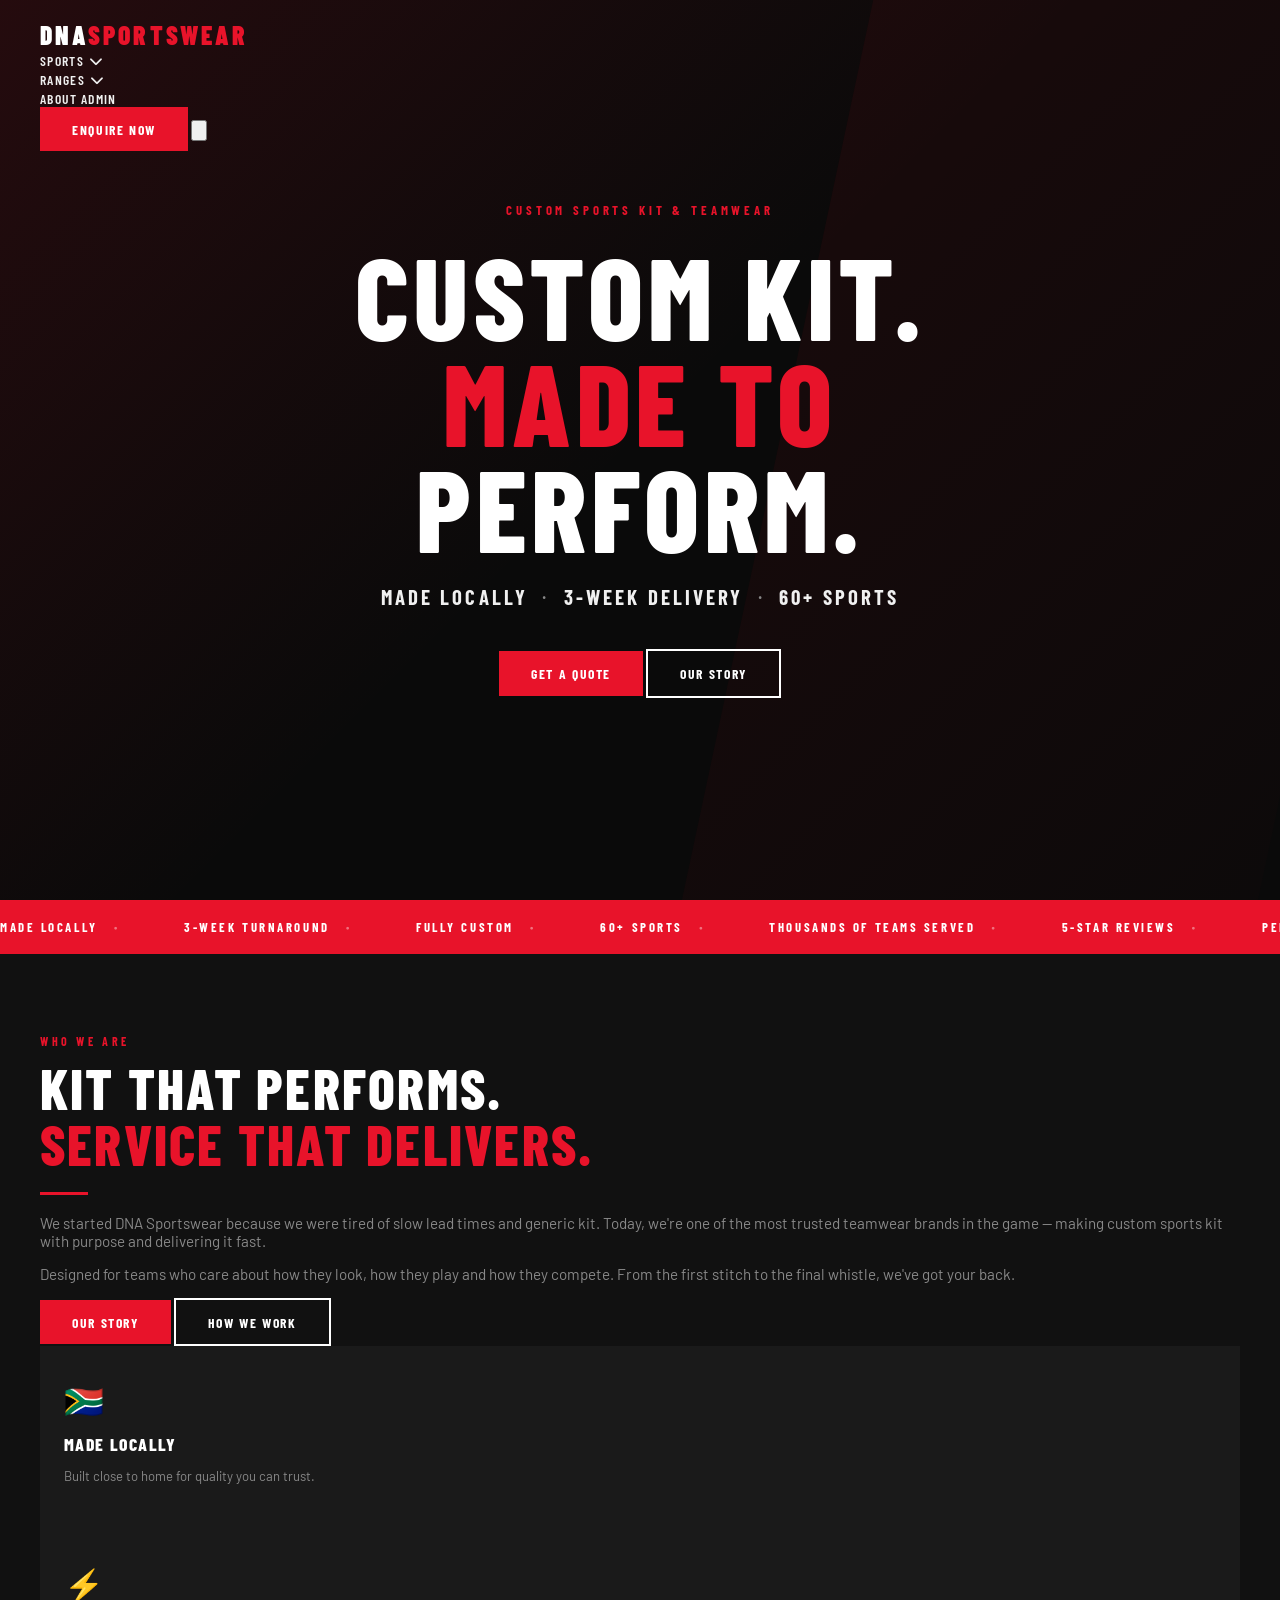
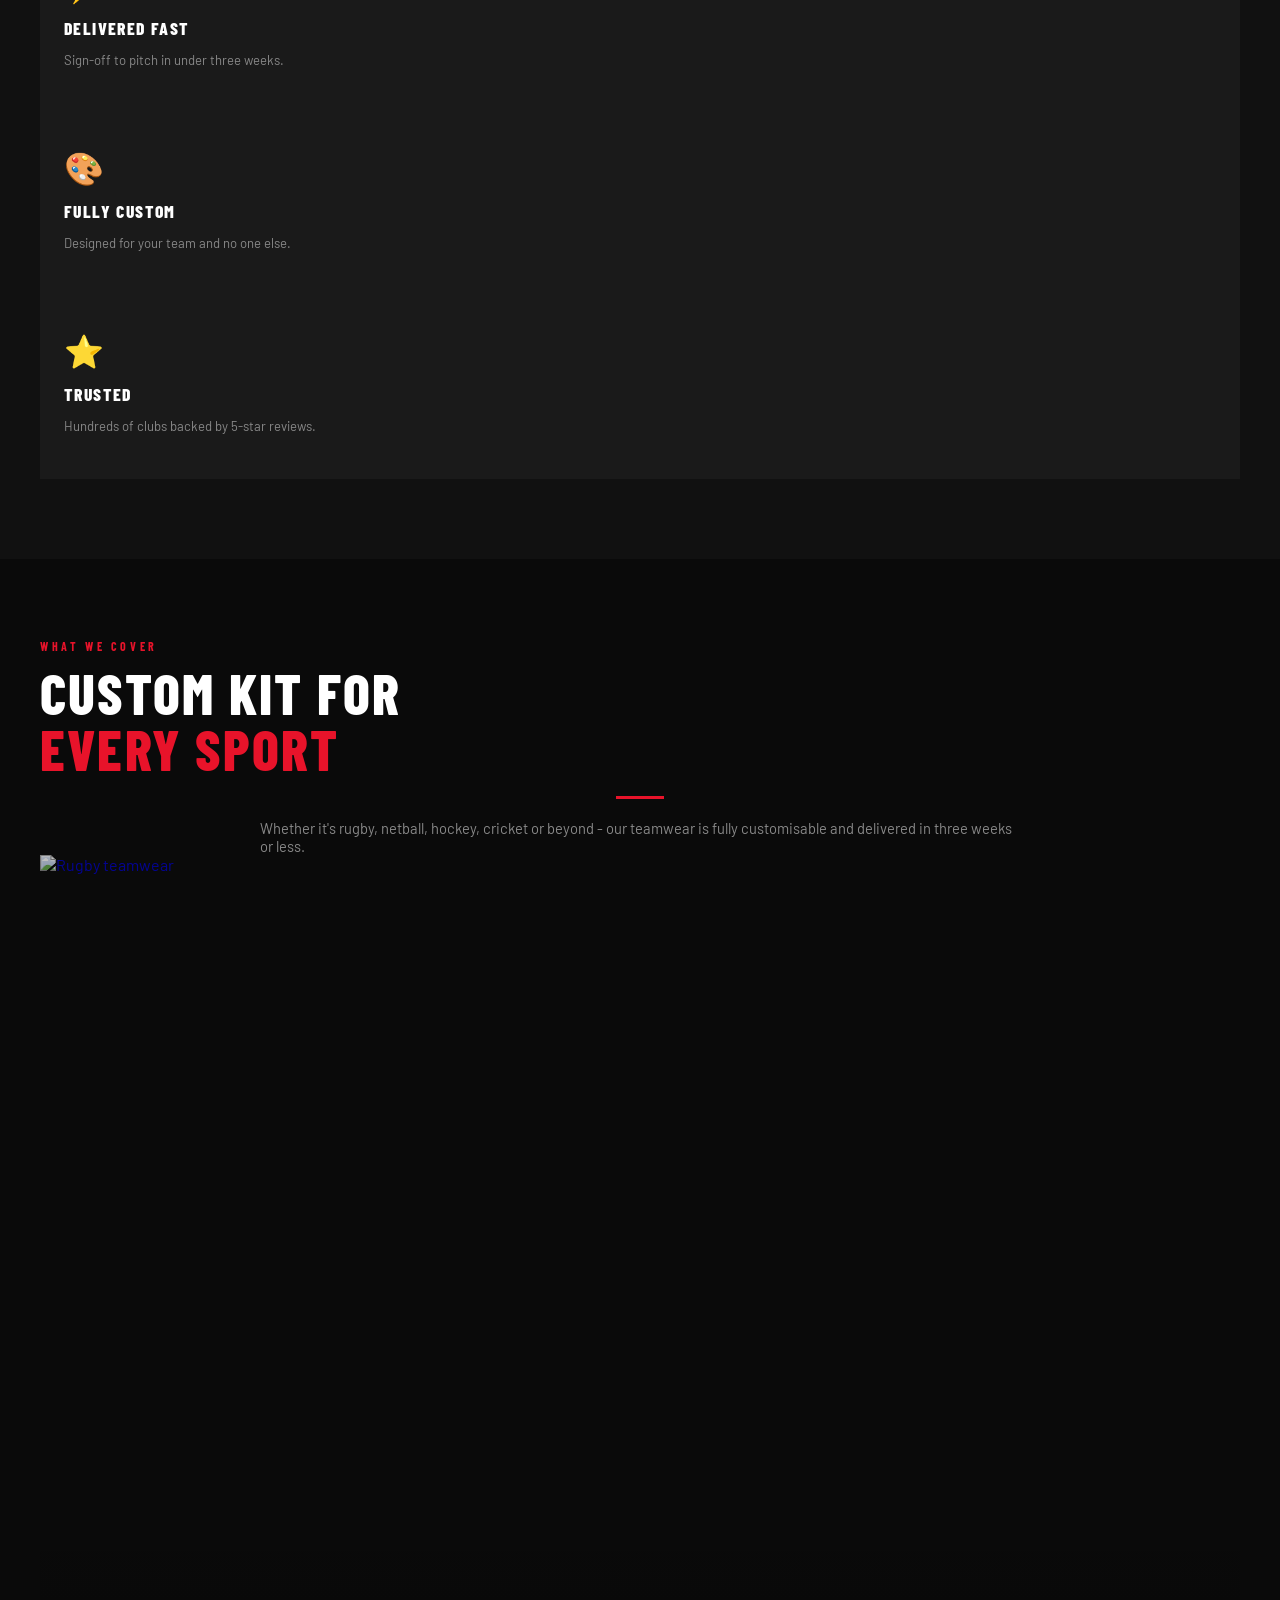
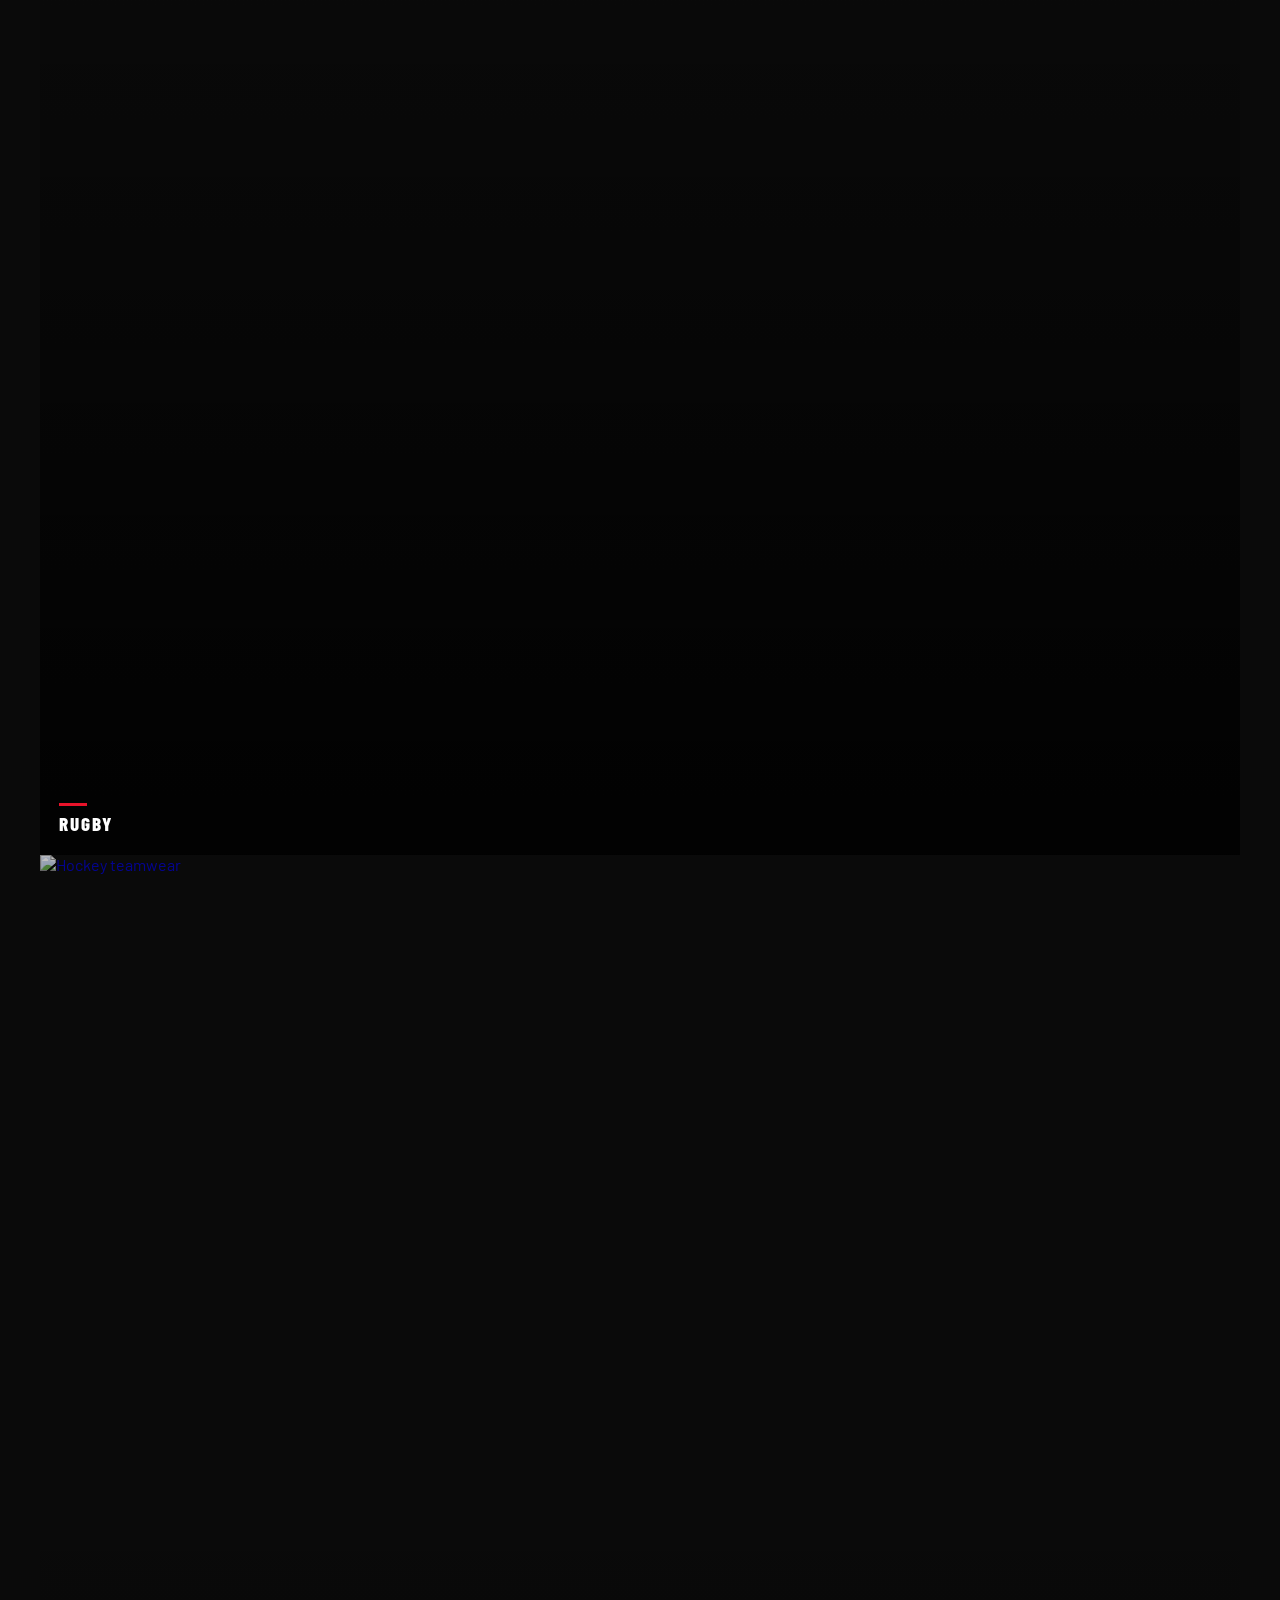
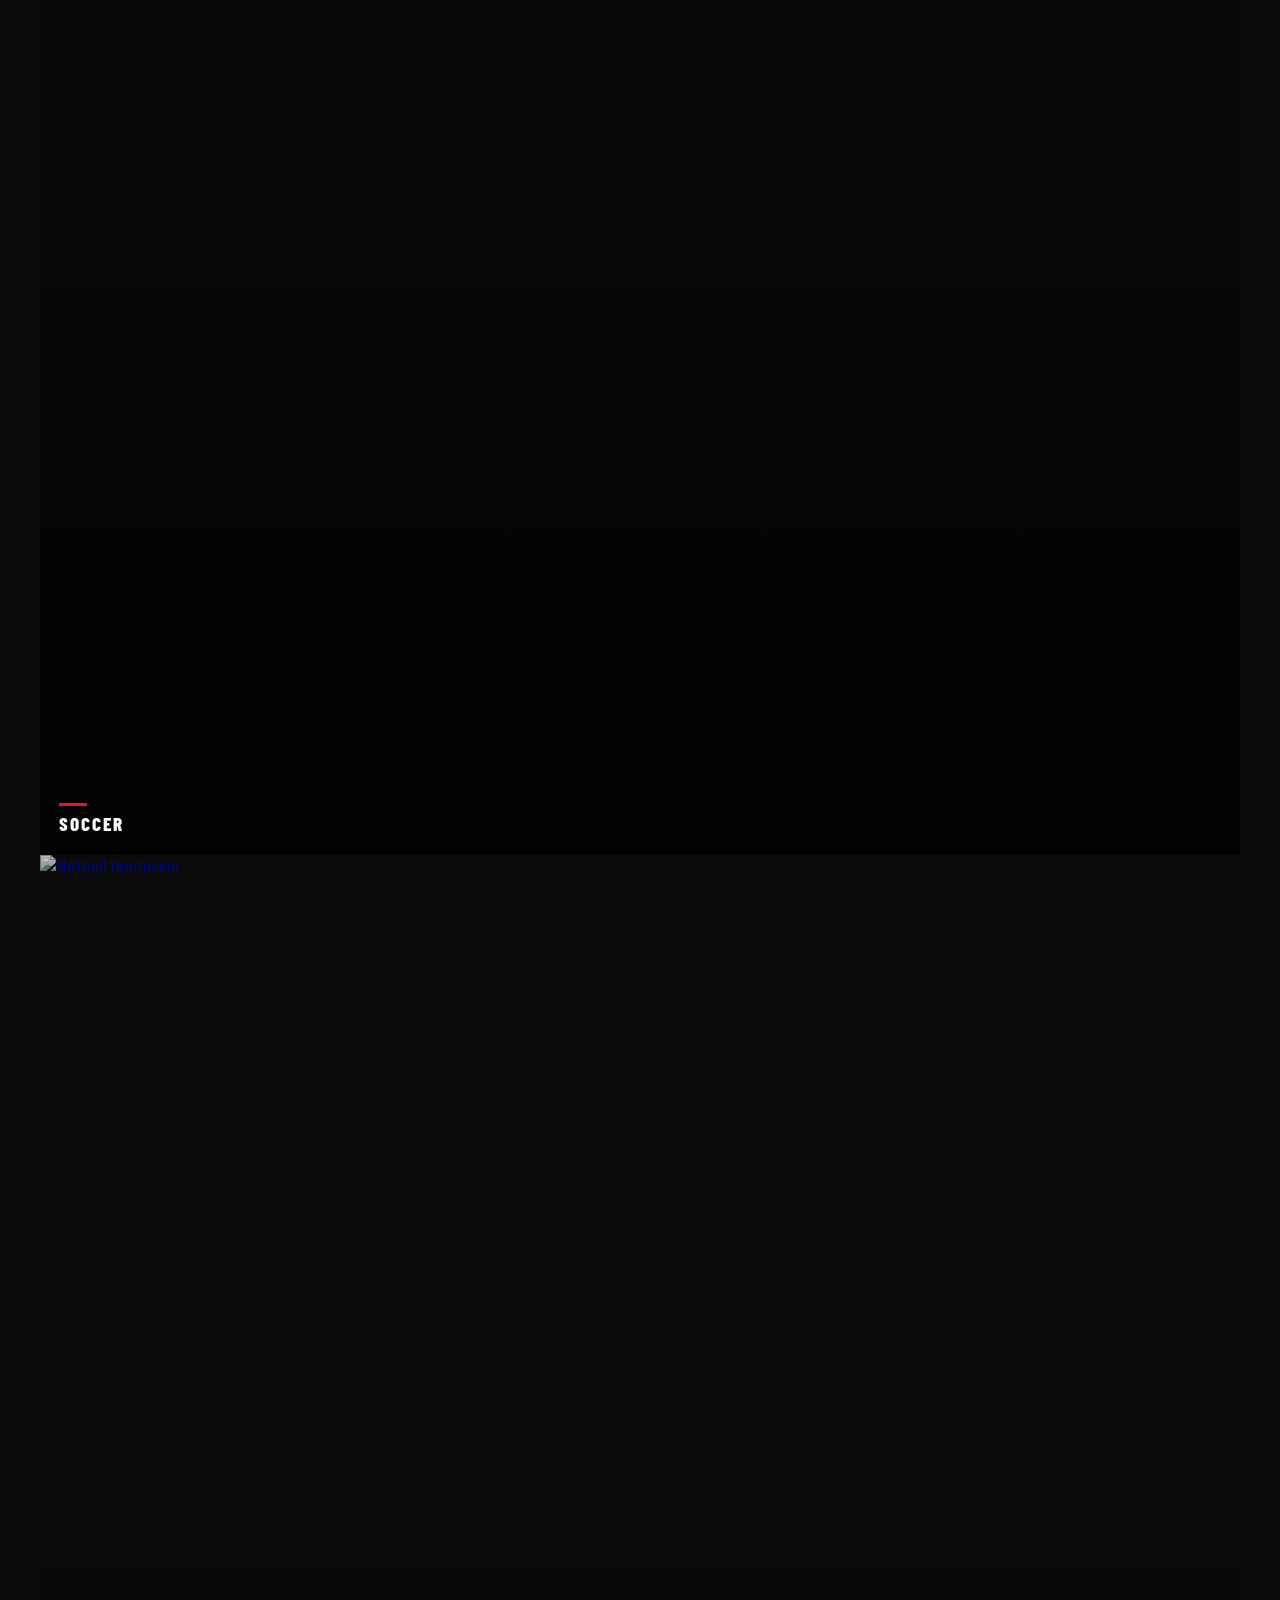
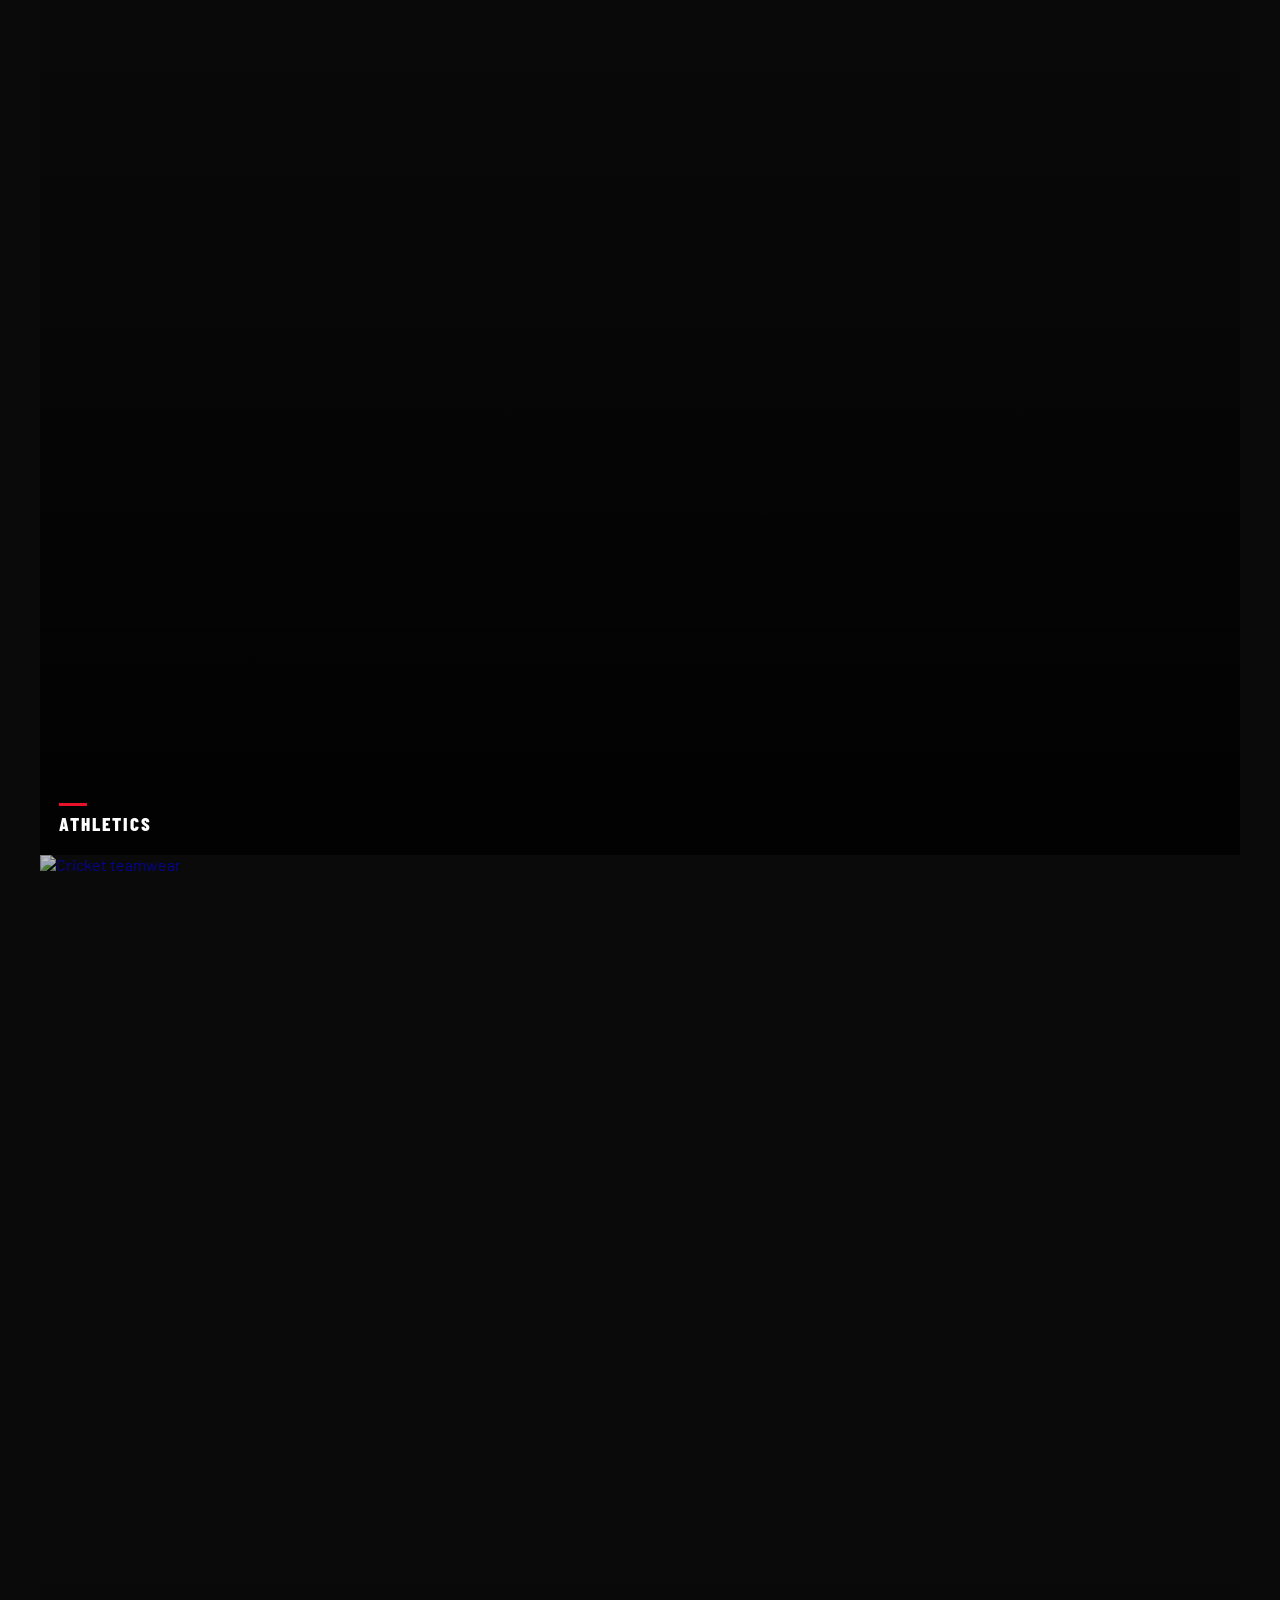
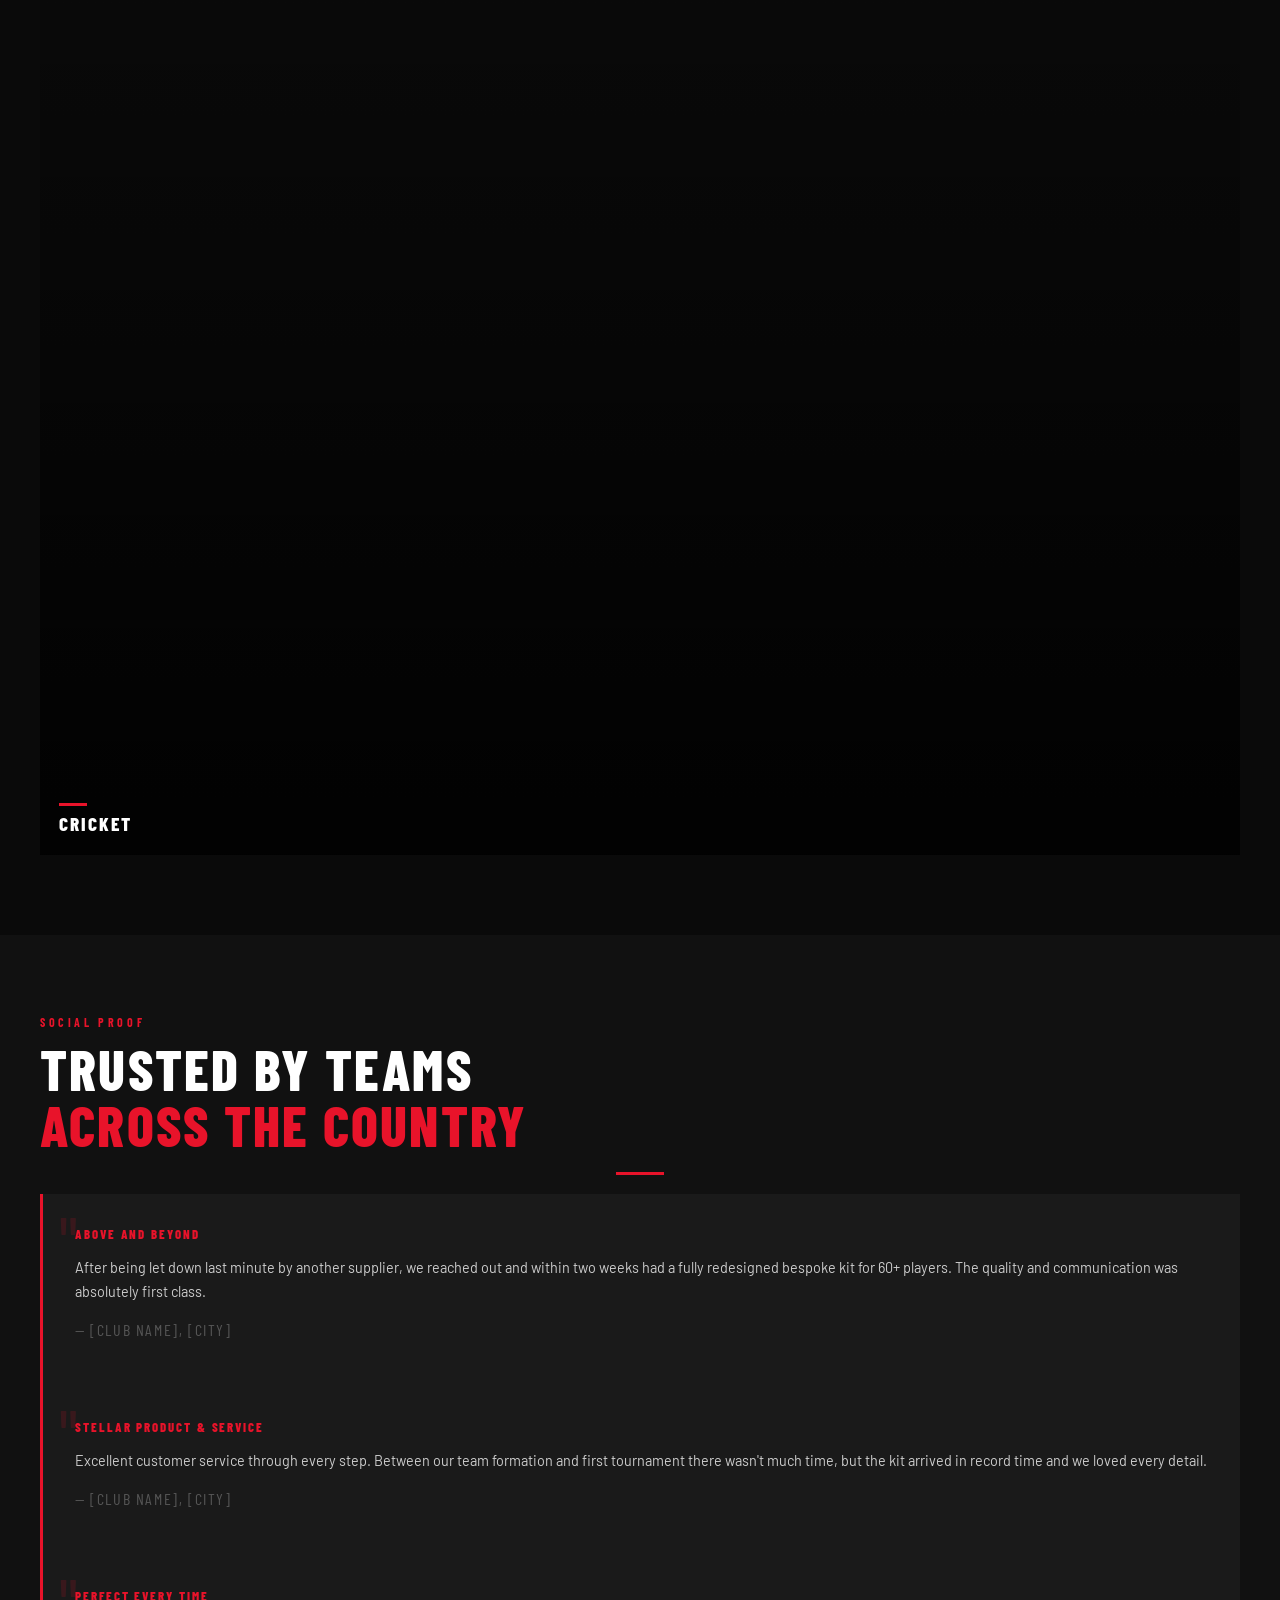
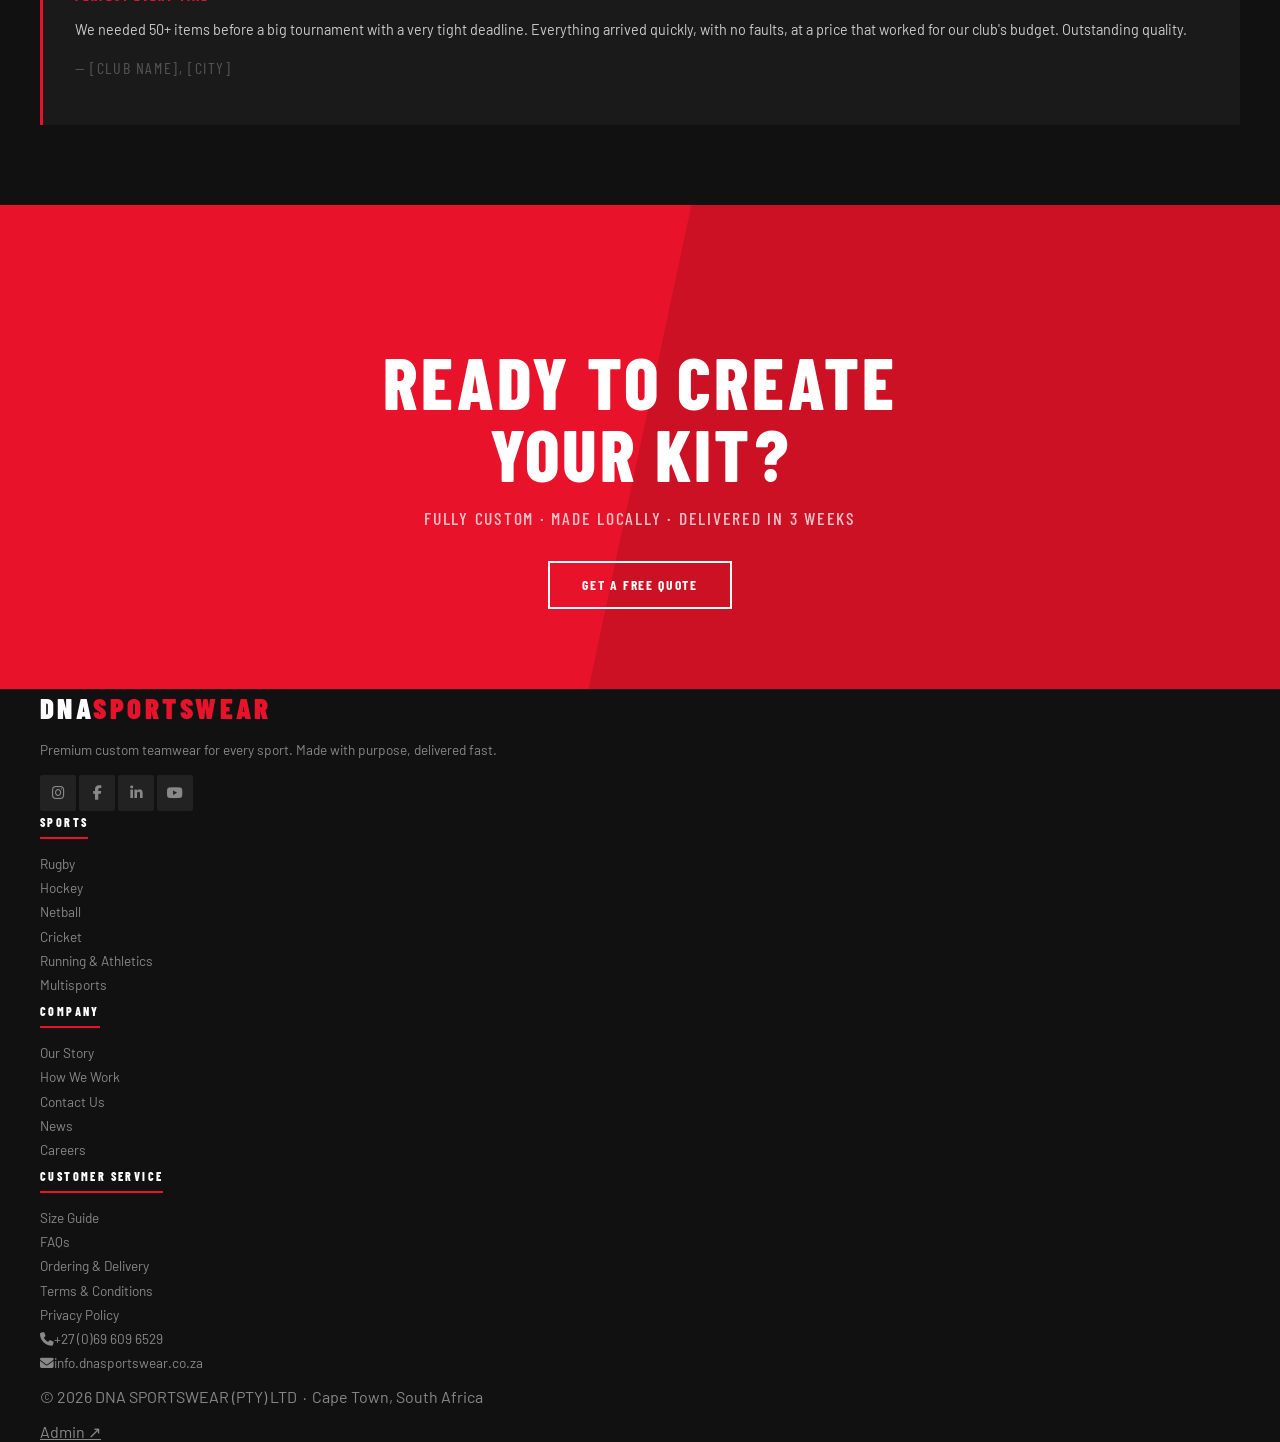
==== commit c0a0357a: "15:33" ====
--- a/index.html
+++ b/index.html
@@ -368,7 +368,7 @@
        LATEST NEWS
        Update the articles — or remove this section if not needed
        ============================================================ -->
-  <section class="section-pad bg-black">
+  <!--<section class="section-pad bg-black">
     <div class="max-w">
 
       <div class="flex items-end justify-between mb-10" data-reveal>
@@ -380,7 +380,7 @@
         <a href="news.html" class="btn-outline-red hidden md:inline-block">View All</a>
       </div>
 
-      <!-- EDIT: Replace with your real blog posts -->
+      <!-- EDIT: Replace with your real blog posts 
       <div class="grid md:grid-cols-3 gap-6" data-reveal>
 
         <a href="news.html" class="news-card">
@@ -412,12 +412,12 @@
 
       </div>
 
-      <!-- Mobile view-all link -->
+      <!-- Mobile view-all link 
       <div class="text-center mt-8 md:hidden">
         <a href="news.html" class="btn-outline-red">View All News</a>
       </div>
 
-    </div>
+    </div>-->
   </section>
 
 
